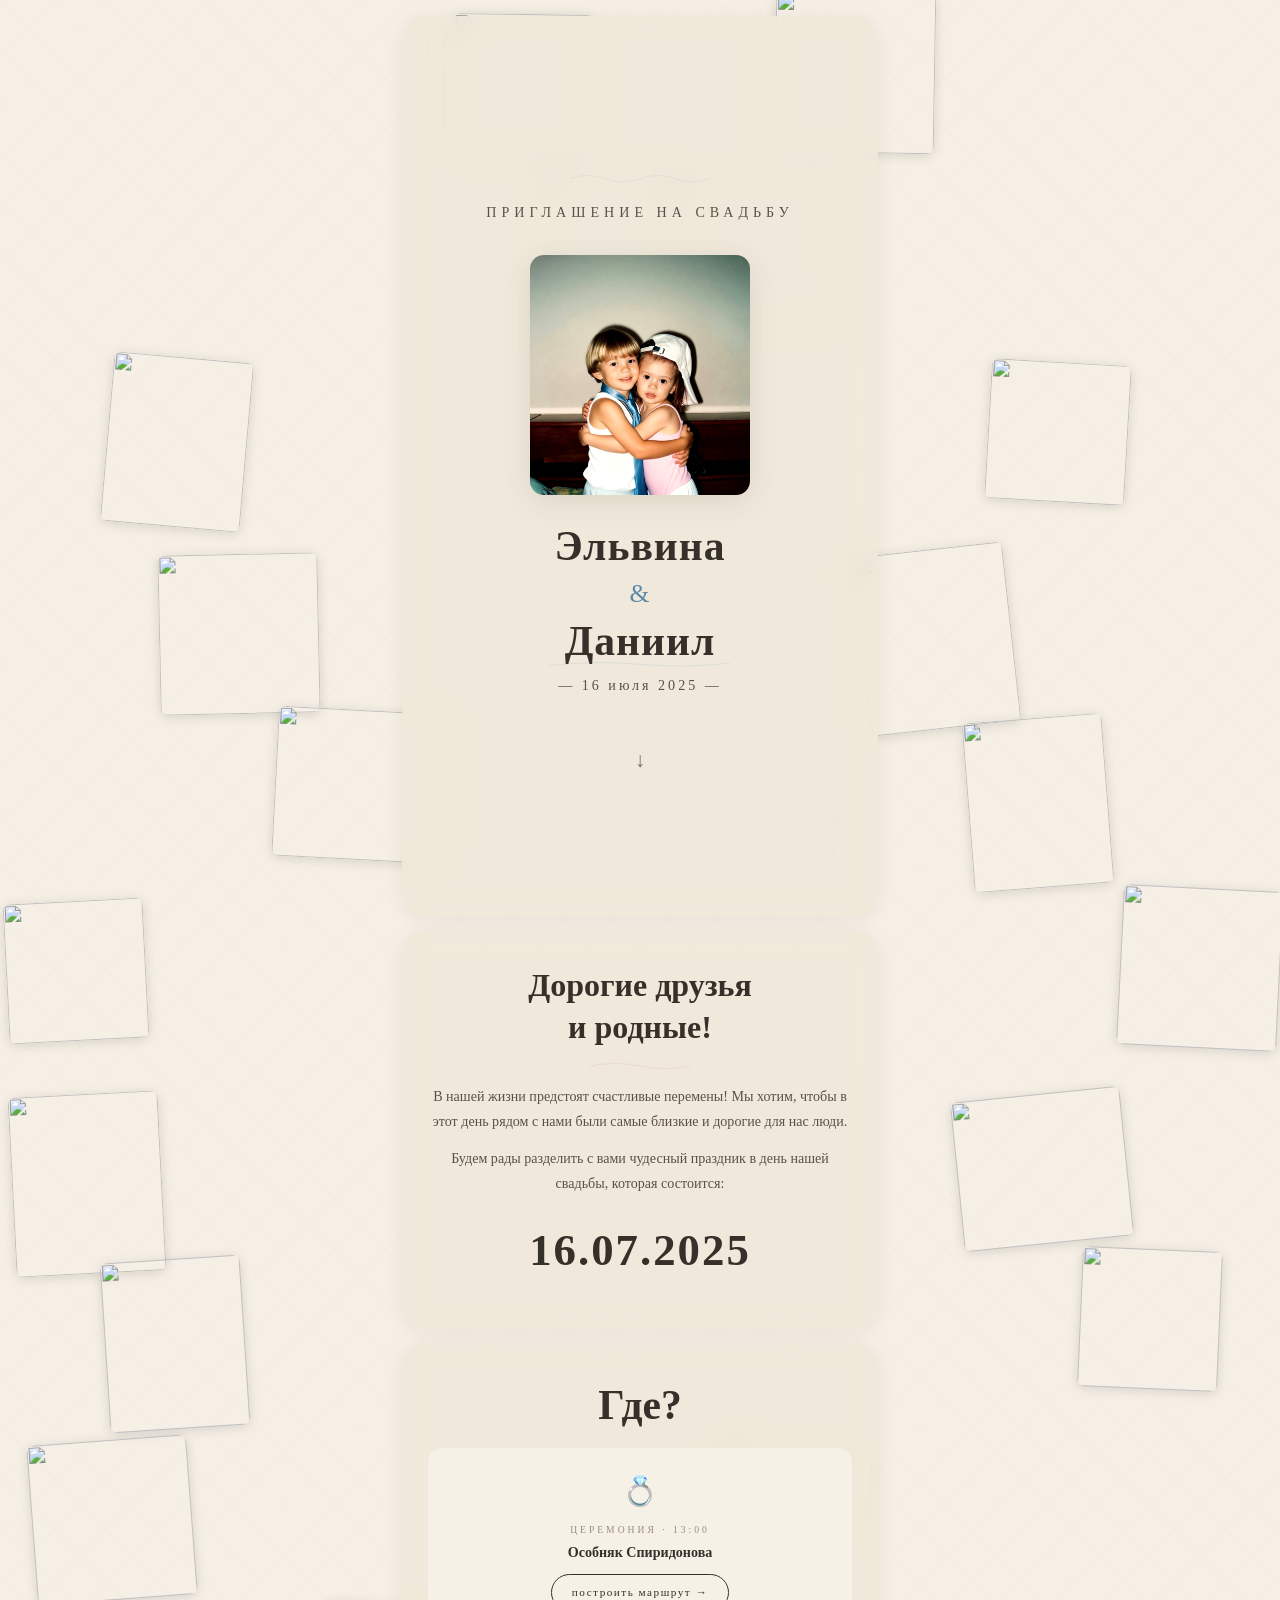
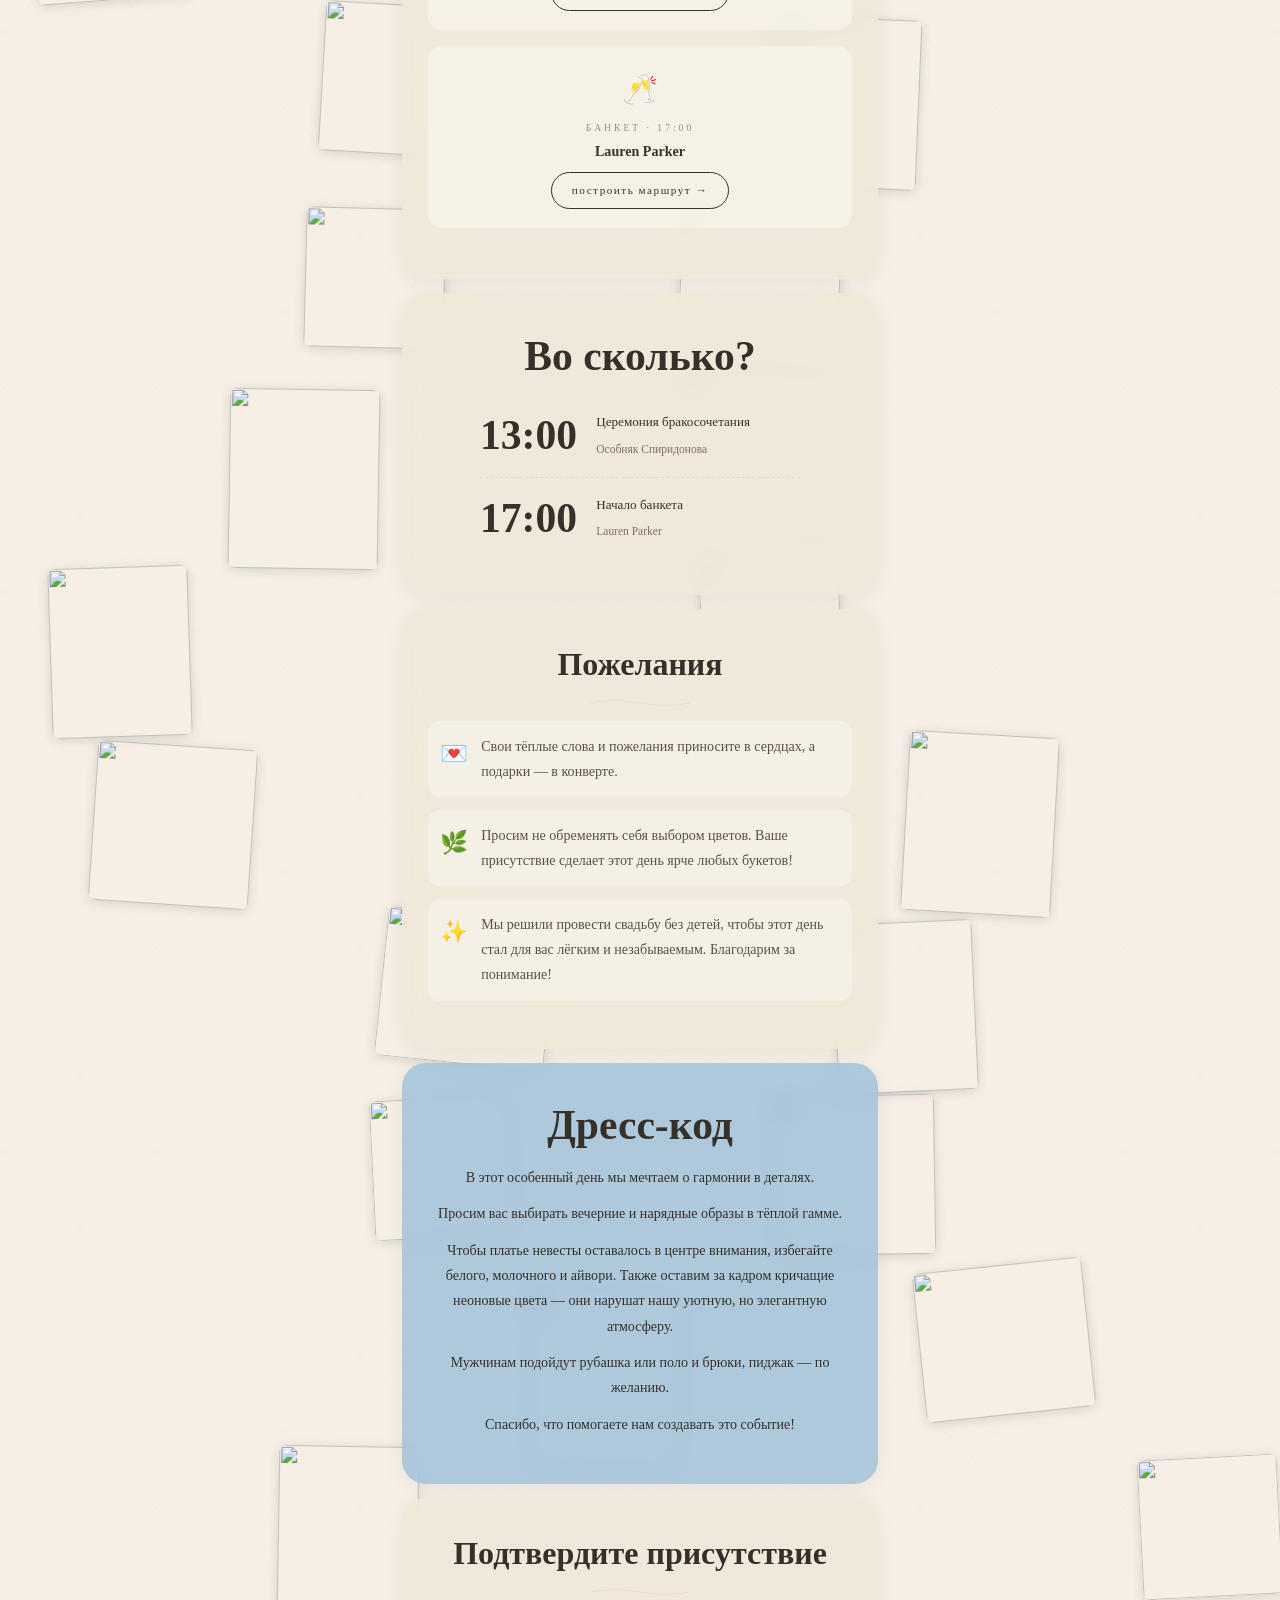
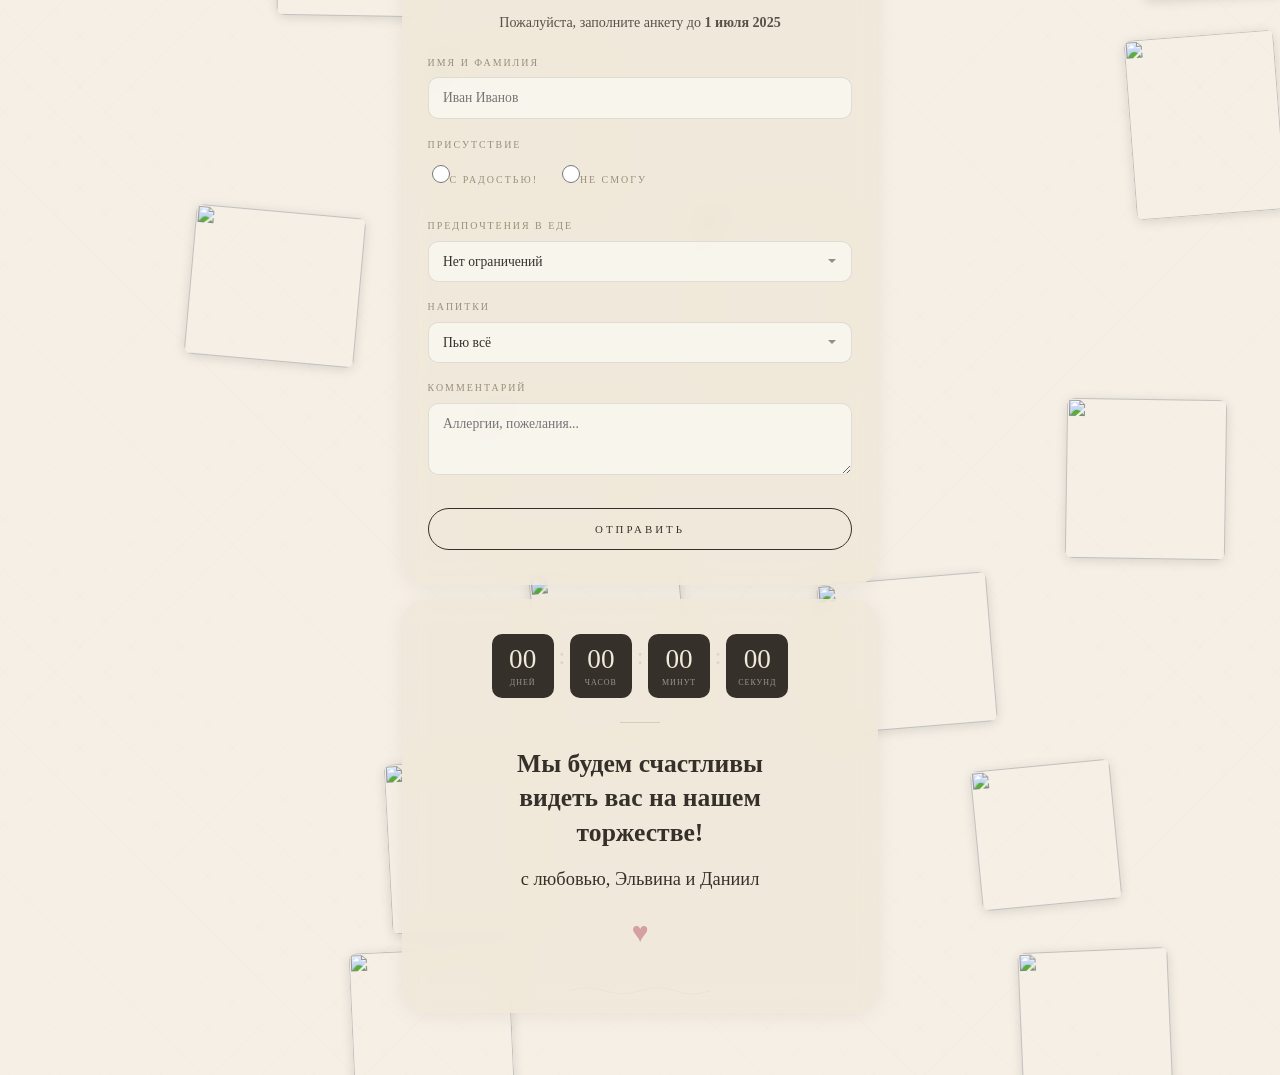
==== index.html @ 7056368f "Update index.html" ====
<!DOCTYPE html>
<html lang="ru">
<head>
    <meta charset="UTF-8">
    <meta name="viewport" content="width=device-width, initial-scale=1.0">
    <title>Эльвина & Даниил — 16 июля 2025</title>
    <link rel="stylesheet" href="style.css">
    <style>/* Times New Roman подключён как системный шрифт */</style>
</head>
<body>

<!-- Background mosaic -->
<div class="bg-mosaic" id="bgMosaic"></div>

<!-- Subtle floating elements -->
<div class="floating-els" id="floatingEls"></div>

<!-- Nav dots -->
<nav class="nav-dots" id="navDots" aria-label="Навигация по секциям">
    <button class="nav-dot active" data-target="home" aria-label="Главная"></button>
    <button class="nav-dot" data-target="greeting" aria-label="Приветствие"></button>
    <button class="nav-dot" data-target="photos" aria-label="Фото"></button>
    <button class="nav-dot" data-target="schedule" aria-label="Расписание"></button>
    <button class="nav-dot" data-target="wishes" aria-label="Пожелания"></button>
    <button class="nav-dot" data-target="dresscode" aria-label="Дресс-код"></button>
    <button class="nav-dot" data-target="rsvp" aria-label="Анкета"></button>
    <button class="nav-dot" data-target="footer" aria-label="До встречи"></button>
</nav>

<div class="page-wrapper">

    <!-- ═══════ HERO ═══════ -->
    <section class="hero-section" id="home">
        <div class="card card-cream hero-card">
            <!-- Calla lily top-left -->
            <svg class="deco calla-tl" viewBox="0 0 100 160" fill="none">
                <path d="M50 150 L48 70" stroke="#c4b8a4" stroke-width="1.3"/>
                <path d="M48 70 C32 62,20 40,28 22 C34 10,48 7,54 16 C60 25,50 45,48 70Z" stroke="#c4b8a4" stroke-width="1" fill="none"/>
                <ellipse cx="47" cy="30" rx="2.5" ry="10" fill="#c4b8a4" opacity=".2"/>
                <path d="M47 105 C38 98,33 103,36 110" stroke="#c4b8a4" stroke-width=".8" fill="none"/>
                <path d="M48 130 C57 124,62 129,59 135" stroke="#c4b8a4" stroke-width=".8" fill="none"/>
            </svg>
            <!-- Calla lily bottom-right -->
            <svg class="deco calla-br" viewBox="0 0 100 160" fill="none">
                <path d="M50 150 L52 75" stroke="#c4b8a4" stroke-width="1.3"/>
                <path d="M52 75 C68 67,80 45,72 27 C66 14,52 11,46 20 C40 29,50 50,52 75Z" stroke="#c4b8a4" stroke-width="1" fill="none"/>
                <ellipse cx="53" cy="35" rx="2.5" ry="10" fill="#c4b8a4" opacity=".2"/>
                <path d="M53 110 C62 104,66 109,63 115" stroke="#c4b8a4" stroke-width=".8" fill="none"/>
            </svg>
            <!-- Squiggle top -->
            <svg class="deco sq-hero" viewBox="0 0 220 25" fill="none"><path d="M0 12 Q27 2,55 12 Q82 22,110 12 Q137 2,165 12 Q192 22,220 12" stroke="#8fb3d1" stroke-width="1.2" fill="none" opacity=".25"/></svg>

            <p class="hero-tag reveal">приглашение на свадьбу</p>

            <div class="hero-photo reveal">
                <img src="photos-combined.png" alt="Эльвина и Даниил" loading="eager">
            </div>

            <div class="hero-names-block reveal">
                <svg class="name-line" viewBox="0 0 280 15" fill="none"><path d="M5 10 Q70 2,140 8 Q210 14,275 6" stroke="#8fb3d1" stroke-width="1" fill="none" opacity=".35"/></svg>
                <h1>Эльвина<span>&</span>Даниил</h1>
            </div>

            <p class="hero-date reveal">— 16 июля 2025 —</p>

            <div class="scroll-cue reveal" onclick="document.getElementById('greeting').scrollIntoView({behavior:'smooth'})" role="button" aria-label="Прокрутить вниз">
                <span class="scroll-arrow">↓</span>
            </div>
        </div>
    </section>

    <!-- ═══════ GREETING ═══════ -->
    <section class="card card-cream" id="greeting">
        <h2 class="sec-title reveal">Дорогие друзья<br>и родные!</h2>
        <svg class="deco sq-small" viewBox="0 0 120 12" fill="none"><path d="M0 6 Q30 0,60 6 Q90 12,120 6" stroke="#d4a0a0" stroke-width=".8" fill="none" opacity=".35"/></svg>
        <p class="reveal">В нашей жизни предстоят счастливые перемены! Мы хотим, чтобы в этот день рядом с нами были самые близкие и дорогие для нас люди.</p>
        <p class="reveal">Будем рады разделить с вами чудесный праздник в день нашей свадьбы, которая состоится:</p>
        <div class="big-date reveal">16.07.2025</div>
    </section>

    <!-- ═══════ WHERE ═══════ -->
    <section class="card card-cream" id="where">
        <h2 class="sec-title sec-title-big reveal">Где?</h2>
        <div class="venue reveal">
            <span class="venue-icon">💍</span>
            <p class="venue-type">церемония · 13:00</p>
            <p class="venue-name">Особняк Спиридонова</p>
            <a href="https://yandex.ru/maps/?text=Москва+особняк+Спиридонова" target="_blank" rel="noopener" class="btn-link">построить маршрут →</a>
        </div>
        <div class="venue reveal">
            <span class="venue-icon">🥂</span>
            <p class="venue-type">банкет · 17:00</p>
            <p class="venue-name">Lauren Parker</p>
            <a href="https://yandex.ru/maps/?text=Москва+Lauren+Parker+ресторан" target="_blank" rel="noopener" class="btn-link">построить маршрут →</a>
        </div>
    </section>

    <!-- ═══════ SCHEDULE ═══════ -->
    <section class="card card-cream" id="schedule">
        <h2 class="sec-title sec-title-big reveal">Во сколько?</h2>
        <div class="timeline">
            <div class="tl-item reveal">
                <div class="tl-time">13:00</div>
                <div class="tl-body">
                    <strong>Церемония бракосочетания</strong>
                    <span>Особняк Спиридонова</span>
                </div>
            </div>
            <div class="tl-item reveal">
                <div class="tl-time">17:00</div>
                <div class="tl-body">
                    <strong>Начало банкета</strong>
                    <span>Lauren Parker</span>
                </div>
            </div>
        </div>
    </section>

    <!-- ═══════ WISHES ═══════ -->
    <section class="card card-cream" id="wishes">
        <h2 class="sec-title reveal">Пожелания</h2>
        <svg class="deco sq-small" viewBox="0 0 120 12" fill="none"><path d="M0 6 Q30 0,60 6 Q90 12,120 6" stroke="#8fb3d1" stroke-width=".8" fill="none" opacity=".3"/></svg>
        <div class="wish-item reveal">
            <span class="wish-icon">💌</span>
            <p>Свои тёплые слова и пожелания приносите в сердцах, а подарки — в конверте.</p>
        </div>
        <div class="wish-item reveal">
            <span class="wish-icon">🌿</span>
            <p>Просим не обременять себя выбором цветов. Ваше присутствие сделает этот день ярче любых букетов!</p>
        </div>
        <div class="wish-item reveal">
            <span class="wish-icon">✨</span>
            <p>Мы решили провести свадьбу без детей, чтобы этот день стал для вас лёгким и незабываемым. Благодарим за понимание!</p>
        </div>
    </section>

    <!-- ═══════ DRESSCODE (blue) ═══════ -->
    <section class="card card-blue" id="dresscode">
        <h2 class="sec-title sec-title-big reveal">Дресс-код</h2>
        <p class="reveal">В этот особенный день мы мечтаем о гармонии в деталях.</p>
        <p class="reveal">Просим вас выбирать вечерние и нарядные образы в тёплой гамме.</p>
        <p class="reveal">Чтобы платье невесты оставалось в центре внимания, избегайте белого, молочного и айвори. Также оставим за кадром кричащие неоновые цвета — они нарушат нашу уютную, но элегантную атмосферу.</p>
        <p class="reveal">Мужчинам подойдут рубашка или поло и брюки, пиджак — по желанию.</p>
        <p class="reveal">Спасибо, что помогаете нам создавать это событие!</p>
    </section>

    <!-- ═══════ RSVP ═══════ -->
    <section class="card card-cream" id="rsvp">
        <h2 class="sec-title reveal">Подтвердите присутствие</h2>
        <svg class="deco sq-small" viewBox="0 0 120 12" fill="none"><path d="M0 6 Q30 0,60 6 Q90 12,120 6" stroke="#d4a0a0" stroke-width=".8" fill="none" opacity=".35"/></svg>
        <p class="reveal">Пожалуйста, заполните анкету до <strong>1 июля 2025</strong></p>
        <div class="form-wrap reveal">
            <form id="rsvpForm" onsubmit="submitForm(event)">
                <div class="fg">
                    <label for="f-name">Имя и фамилия</label>
                    <input id="f-name" type="text" name="name" required placeholder="Иван Иванов" autocomplete="name">
                </div>
                <div class="fg">
                    <label>Присутствие</label>
                    <div class="radio-row">
                        <label class="rb"><input type="radio" name="attendance" value="yes" required><span>С радостью!</span></label>
                        <label class="rb"><input type="radio" name="attendance" value="no"><span>Не смогу</span></label>
                    </div>
                </div>
                <div class="fg">
                    <label for="f-food">Предпочтения в еде</label>
                    <select id="f-food" name="food">
                        <option>Нет ограничений</option>
                        <option>Вегетарианское</option>
                        <option>Веганское</option>
                        <option>Другое</option>
                    </select>
                </div>
                <div class="fg">
                    <label for="f-drinks">Напитки</label>
                    <select id="f-drinks" name="drinks">
                        <option>Пью всё</option>
                        <option>Только вино</option>
                        <option>Безалкогольные</option>
                    </select>
                </div>
                <div class="fg">
                    <label for="f-comment">Комментарий</label>
                    <textarea id="f-comment" name="comments" placeholder="Аллергии, пожелания..."></textarea>
                </div>
                <button type="submit">Отправить</button>
            </form>
            <div class="ok-msg" id="formSuccess">
                <h3>Спасибо!</h3>
                <p>Мы получили вашу анкету и с нетерпением ждём встречи.</p>
            </div>
        </div>
    </section>

    <!-- ═══════ COUNTDOWN + BYE ═══════ -->
    <section class="card card-cream bye-card" id="footer">
        <div class="countdown reveal" aria-label="Обратный отсчёт до свадьбы">
            <div class="cd"><span id="days">00</span><small>дней</small></div>
            <div class="cd-sep">:</div>
            <div class="cd"><span id="hours">00</span><small>часов</small></div>
            <div class="cd-sep">:</div>
            <div class="cd"><span id="minutes">00</span><small>минут</small></div>
            <div class="cd-sep">:</div>
            <div class="cd"><span id="seconds">00</span><small>секунд</small></div>
        </div>
        <div class="thin-line"></div>
        <h2 class="sec-title reveal">Мы будем счастливы<br>видеть вас на нашем<br>торжестве!</h2>
        <p class="bye-sign reveal">с любовью, Эльвина и Даниил</p>
        <div class="bye-heart reveal">♥</div>
        <svg class="deco sq-bye" viewBox="0 0 180 20" fill="none"><path d="M0 10 Q22 2,45 10 Q67 18,90 10 Q112 2,135 10 Q157 18,180 10" stroke="#d4a0a0" stroke-width=".8" fill="none" opacity=".2"/></svg>
    </section>

</div>

<script src="script.js"></script>
</body>
</html>
---- style.css ----
/* Times New Roman — системный шрифт, импорт не нужен */

/* ════════════ TOKENS ════════════ */
:root {
    /* surfaces */
    --cream:      #f0e8d8;
    --cream-soft: #f5efe5;
    --blue-card:  #9dbfda;
    --blue-accent:#8fb3d1;
    --blue-dark:  #5b8aad;
    --pink:       #d4a0a0;
    --pink-light: #e2c4c4;
    --white:      #faf7f2;

    /* text — contrast-safe */
    --text:       #36302a;
    --text-mid:   #5a5048;
    --text-light: #7a7068;
    --gray:       #9a8c7c;

    /* misc */
    --silk:    #f5efe5;
    --shadow:  0 3px 20px rgba(0,0,0,.06);
    --radius:  24px;
}

/* ════════════ RESET ════════════ */
*,*::before,*::after{margin:0;padding:0;box-sizing:border-box}
html{scroll-behavior:smooth;-webkit-text-size-adjust:100%}

body{
    font-family:'Times New Roman',Times,serif;
    font-weight:300;
    color:var(--text);
    background:var(--silk);
    /* silk weave texture */
    background-image:
        repeating-linear-gradient(45deg,transparent,transparent 35px,rgba(0,0,0,.006) 35px,rgba(0,0,0,.006) 36px),
        repeating-linear-gradient(-45deg,transparent,transparent 35px,rgba(0,0,0,.006) 35px,rgba(0,0,0,.006) 36px);
    overflow-x:hidden;
    -webkit-font-smoothing:antialiased;
    line-height:1.7;
}

/* ════════════ BG MOSAIC ════════════ */
.bg-mosaic{
    position:fixed;top:0;left:0;z-index:0;
    width:100%;height:100vh;
    overflow:visible;
    pointer-events:none;
}
.bg-mosaic img{
    position:absolute;
    width:var(--w, 120px);
    height:var(--h, 120px);
    object-fit:cover;
    object-position:center 25%;
    border-radius:8px;
    box-shadow:0 2px 12px rgba(0,0,0,.12);
    opacity:1;
    transition:opacity .3s;
}

/* ════════════ FLOATING ════════════ */
.floating-els{position:fixed;inset:0;pointer-events:none;z-index:0;overflow:hidden}
.floating-els span{position:absolute;opacity:0;animation:drift linear infinite}
@keyframes drift{
    0%  {transform:translateY(100vh) rotate(0) translateX(0);opacity:0}
    8%  {opacity:.07}
    92% {opacity:.07}
    100%{transform:translateY(-8vh) rotate(160deg) translateX(25px);opacity:0}
}

/* ════════════ LAYOUT ════════════ */
.page-wrapper{
    max-width:440px;
    margin:0 auto;
    padding:16px 12px 48px;
    position:relative;
    z-index:1;
}

/* ════════════ REVEAL ════════════ */
.reveal{opacity:0;transform:translateY(22px);transition:opacity .75s ease,transform .75s ease}
.reveal.visible{opacity:1;transform:none}

/* ════════════ NAV DOTS ════════════ */
.nav-dots{
    position:fixed;right:8px;top:50%;transform:translateY(-50%);
    z-index:100;display:flex;flex-direction:column;gap:6px;
}
.nav-dot{
    width:7px;height:7px;border-radius:50%;
    background:var(--gray);opacity:.22;
    cursor:pointer;border:none;
    /* big touch area */
    padding:8px;background-clip:content-box;
    transition:all .3s;
}
.nav-dot.active{
    opacity:1;background-color:var(--blue-dark);
    background-clip:content-box;
    transform:scale(1.35);
}

/* ════════════ CARDS ════════════ */
.card{
    border-radius:var(--radius);
    padding:2.2rem 1.6rem;
    margin-bottom:14px;
    text-align:center;
    position:relative;
    overflow:hidden;
}
.card p{font-size:.88rem;line-height:1.8;color:var(--text-mid);margin-bottom:.7rem}
.card-cream{background:rgba(240,232,216,.82);box-shadow:var(--shadow);backdrop-filter:blur(12px);-webkit-backdrop-filter:blur(12px)}
.card-blue{
    background:rgba(157,191,218,.8);
    box-shadow:var(--shadow);
    border-radius:var(--radius);
    backdrop-filter:blur(12px);-webkit-backdrop-filter:blur(12px);
}
.card-blue p{color:var(--text)}

/* ════════════ DECORATIVE SVGs ════════════ */
.deco{display:block;pointer-events:none}
.calla-tl{position:absolute;top:8px;left:8px;width:70px;opacity:.12}
.calla-br{position:absolute;bottom:8px;right:8px;width:70px;opacity:.12;transform:scaleX(-1)}
.sq-hero{width:140px;margin:0 auto .8rem;opacity:1}
.sq-small{width:100px;margin:0 auto .8rem}
.sq-bye{position:absolute;bottom:14px;left:50%;transform:translateX(-50%);width:140px}

/* ════════════ HERO ════════════ */
.hero-section{margin-bottom:14px}
.hero-card{
    min-height:100svh;min-height:100vh;
    display:flex;flex-direction:column;
    align-items:center;justify-content:center;
    padding:3rem 1.6rem 2rem;
}

.hero-tag{
    font-family:'Times New Roman',Times,serif;
    font-weight:200;font-size:.6rem;
    letter-spacing:5px;text-transform:uppercase;
    color:var(--text-light);margin-bottom:.4rem;
}

.hero-photo{
    width:260px;height:300px;
    border-radius:14px;overflow:hidden;
    margin:1.2rem auto 1.5rem;
    box-shadow:0 6px 30px rgba(0,0,0,.1);
    transform:rotate(-2deg);
    transition:transform .4s;
}
.hero-photo:hover{transform:rotate(0) scale(1.02)}
.hero-photo img{width:100%;height:100%;object-fit:cover;object-position:center 15%}

.hero-names-block{position:relative;display:block;text-align:center;margin-bottom:.3rem}
.hero-names-block h1{
    font-family:'Times New Roman',Times,serif;
    font-size:2.6rem;font-weight:700;
    color:var(--text);letter-spacing:1px;
    position:relative;z-index:2;
    line-height:1.3;
}
.hero-names-block h1 span{
    display:block;
    font-weight:400;font-size:1.6rem;
    color:var(--blue-dark);
    margin:.15em 0;
}
.name-line{
    position:absolute;bottom:-3px;left:-8px;
    width:calc(100% + 16px);height:14px;z-index:1;
}

.hero-date{
    font-family:'Times New Roman',Times,serif;
    font-size:1.25rem;font-weight:500;
    color:var(--pink);letter-spacing:3px;
}

.scroll-cue{
    margin-top:2rem;cursor:pointer;
    color:var(--text-light);opacity:.35;
}
.scroll-arrow{
    display:inline-block;font-size:1.3rem;
    animation:bob 2.5s ease-in-out infinite;
}
@keyframes bob{0%,100%{transform:translateY(0)}50%{transform:translateY(-7px)}}

/* ════════════ TITLES ════════════ */
.sec-title{
    font-family:'Times New Roman',Times,serif;
    font-size:2rem;font-weight:700;
    color:var(--text);margin-bottom:.8rem;
    line-height:1.3;
}
.sec-title-big{font-size:2.6rem}

/* ════════════ BIG DATE ════════════ */
.big-date{
    font-family:'Times New Roman',Times,serif;
    font-size:2.8rem;font-weight:700;
    color:var(--text);margin:1rem 0 .3rem;
    letter-spacing:2px;
}

/* ════════════ POLAROID (legacy) ════════════ */
.polaroid{
    max-width:250px;margin:0 auto 1rem;
    background:var(--white);padding:8px 8px 28px;
    box-shadow:0 3px 18px rgba(0,0,0,.07);
    transform:rotate(1.5deg);
    transition:transform .35s;position:relative;
    border-radius:3px;
}
.polaroid:hover{transform:rotate(0) scale(1.02)}
.polaroid img{width:100%;display:block;border-radius:2px}
.pin{
    position:absolute;top:-7px;left:50%;transform:translateX(-50%);
    width:14px;height:14px;border-radius:50%;
    background:var(--pink);box-shadow:0 2px 6px rgba(0,0,0,.12);z-index:5;
}
.pin::after{
    content:'';position:absolute;top:12px;left:50%;transform:translateX(-50%);
    width:1px;height:9px;background:rgba(0,0,0,.12);
}
.caption{
    font-family:'Times New Roman',Times,serif;font-size:1.05rem;
    color:var(--text-mid);margin-top:.3rem;
}

/* ════════════ VENUE ════════════ */
.venue{
    margin:1rem 0;padding:1.2rem;
    background:rgba(255,255,255,.35);border-radius:14px;
}
.venue-icon{font-size:1.8rem;display:block;margin-bottom:.3rem}
.venue-type{
    font-size:.6rem !important;font-weight:500;
    letter-spacing:3px;text-transform:uppercase;
    color:var(--gray) !important;margin-bottom:.15rem !important;
}
.venue-name{
    font-family:'Times New Roman',Times,serif;font-size:1.45rem;
    font-weight:600;color:var(--text) !important;
    margin-bottom:.5rem !important;
}
.btn-link{
    display:inline-block;padding:8px 20px;
    border:1.5px solid var(--text);border-radius:24px;
    color:var(--text);text-decoration:none;
    font-size:.7rem;font-weight:400;letter-spacing:1.5px;
    transition:all .3s;
}
.btn-link:hover{background:var(--text);color:var(--cream)}

/* ════════════ TIMELINE ════════════ */
.timeline{max-width:320px;margin:0 auto}
.tl-item{
    display:flex;align-items:center;gap:1.2rem;
    padding:1rem 0;text-align:left;
    border-bottom:1px dashed rgba(0,0,0,.07);
}
.tl-item:last-child{border-bottom:none}
.tl-time{
    font-family:'Times New Roman',Times,serif;font-size:2.6rem;
    font-weight:700;color:var(--text);
    min-width:80px;line-height:1;
}
.tl-body strong{
    display:block;font-family:'Times New Roman',Times,serif;
    font-size:.82rem;font-weight:500;color:var(--text);
}
.tl-body span{font-size:.72rem;color:var(--text-light)}

/* ════════════ WISHES ════════════ */
.wish-item{
    display:flex;gap:.8rem;text-align:left;
    margin:.8rem 0;padding:.8rem;
    background:rgba(255,255,255,.3);border-radius:12px;
}
.wish-icon{font-size:1.4rem;flex-shrink:0;padding-top:.1rem}
.wish-item p{margin-bottom:0}

/* ════════════ DRESSCODE ════════════ */
.dress-group{
    margin:1.2rem 0;padding:1rem;
    background:rgba(255,255,255,.18);border-radius:14px;
}
.dress-group h3{
    font-family:'Times New Roman',Times,serif;font-size:1.25rem;
    font-weight:600;color:var(--text);margin-bottom:.3rem;
}
.dress-group p{font-size:.82rem;margin-bottom:.5rem}

.palette{display:flex;justify-content:center;gap:9px;flex-wrap:wrap;margin-top:.4rem}
.pal{
    width:36px;height:36px;border-radius:50%;
    background:var(--c);display:inline-block;
    box-shadow:0 1px 5px rgba(0,0,0,.12);
    transition:transform .3s;cursor:default;
}
.pal:hover{transform:scale(1.18)}

/* ════════════ FORM ════════════ */
.form-wrap{text-align:left;margin-top:1.2rem}
.fg{margin-bottom:1.1rem}
.fg label{
    display:block;font-size:.62rem;font-weight:500;
    letter-spacing:2px;text-transform:uppercase;
    color:var(--gray);margin-bottom:.35rem;
}
.fg input[type="text"],
.fg select,
.fg textarea{
    width:100%;padding:.75rem .9rem;
    border:1.5px solid rgba(0,0,0,.1);
    background:rgba(255,255,255,.5);
    font-family:'Times New Roman',Times,serif;
    font-size:.85rem;font-weight:300;color:var(--text);
    border-radius:10px;outline:none;transition:border-color .3s;
}
.fg input:focus,.fg select:focus,.fg textarea:focus{border-color:var(--blue-accent)}
.fg textarea{resize:vertical;min-height:72px}
.fg select{
    appearance:none;cursor:pointer;
    background-image:url("data:image/svg+xml,%3Csvg xmlns='http://www.w3.org/2000/svg' width='10' height='10' viewBox='0 0 10 10'%3E%3Cpath fill='%239a8c7c' d='M5 7L1 3h8z'/%3E%3C/svg%3E");
    background-repeat:no-repeat;background-position:right .9rem center;
}

.radio-row{display:flex;gap:1rem;margin-top:.3rem}
.rb{
    display:flex;align-items:center;gap:.4rem;
    cursor:pointer;font-size:.82rem;font-weight:300;
    /* big touch area */
    padding:6px 4px;border-radius:8px;
    transition:background .2s;
}
.rb:hover{background:rgba(0,0,0,.03)}
.rb input[type="radio"]{accent-color:var(--blue-dark);width:18px;height:18px}

form button[type="submit"]{
    width:100%;padding:.85rem;margin-top:.5rem;
    background:transparent;color:var(--text);
    border:1.5px solid var(--text);
    font-family:'Times New Roman',Times,serif;
    font-size:.68rem;font-weight:400;
    letter-spacing:3px;text-transform:uppercase;
    cursor:pointer;transition:all .3s;border-radius:26px;
}
form button:hover{background:var(--text);color:var(--cream)}

.ok-msg{display:none;text-align:center;padding:2rem 0}
.ok-msg h3{
    font-family:'Times New Roman',Times,serif;font-size:1.8rem;
    color:var(--blue-dark);margin-bottom:.3rem;
}
.ok-msg p{font-size:.85rem;color:var(--text-mid)}

/* ════════════ COUNTDOWN ════════════ */
.countdown{display:flex;justify-content:center;gap:5px;margin-bottom:1.5rem}
.cd{
    background:var(--text);color:var(--cream);
    border-radius:10px;padding:12px 8px 8px;
    min-width:62px;text-align:center;
}
.cd span{
    font-family:'Times New Roman',Times,serif;font-weight:500;
    font-size:1.7rem;display:block;line-height:1;
    font-variant-numeric:tabular-nums;
}
.cd small{
    font-size:.5rem;letter-spacing:1px;
    text-transform:uppercase;opacity:.55;
    margin-top:3px;display:block;
}
.cd-sep{font-size:1.4rem;color:var(--gray);opacity:.25;padding-top:12px;line-height:1}

/* ════════════ GOODBYE ════════════ */
.thin-line{width:40px;height:1px;background:var(--gray);margin:0 auto 1.5rem;opacity:.3}
.bye-card{padding-bottom:3.5rem}
.bye-card .sec-title{font-size:1.6rem;line-height:1.35}
.bye-sign{
    font-family:'Times New Roman',Times,serif !important;
    font-size:1.15rem !important;
    color:var(--text) !important;margin-top:.5rem;
}
.bye-heart{font-size:1.8rem;color:var(--pink);margin-top:.5rem}

/* ════════════ RESPONSIVE ════════════ */
@media(max-width:380px){
    .hero-names-block h1{font-size:2.1rem}
    .tl-time{font-size:2.1rem;min-width:65px}
    .cd{min-width:52px;padding:10px 6px 6px}
    .cd span{font-size:1.4rem}
    .sec-title-big{font-size:2.2rem}
}
@media(min-width:600px){
    .page-wrapper{max-width:500px}
    .hero-photo{width:220px;height:240px}
}
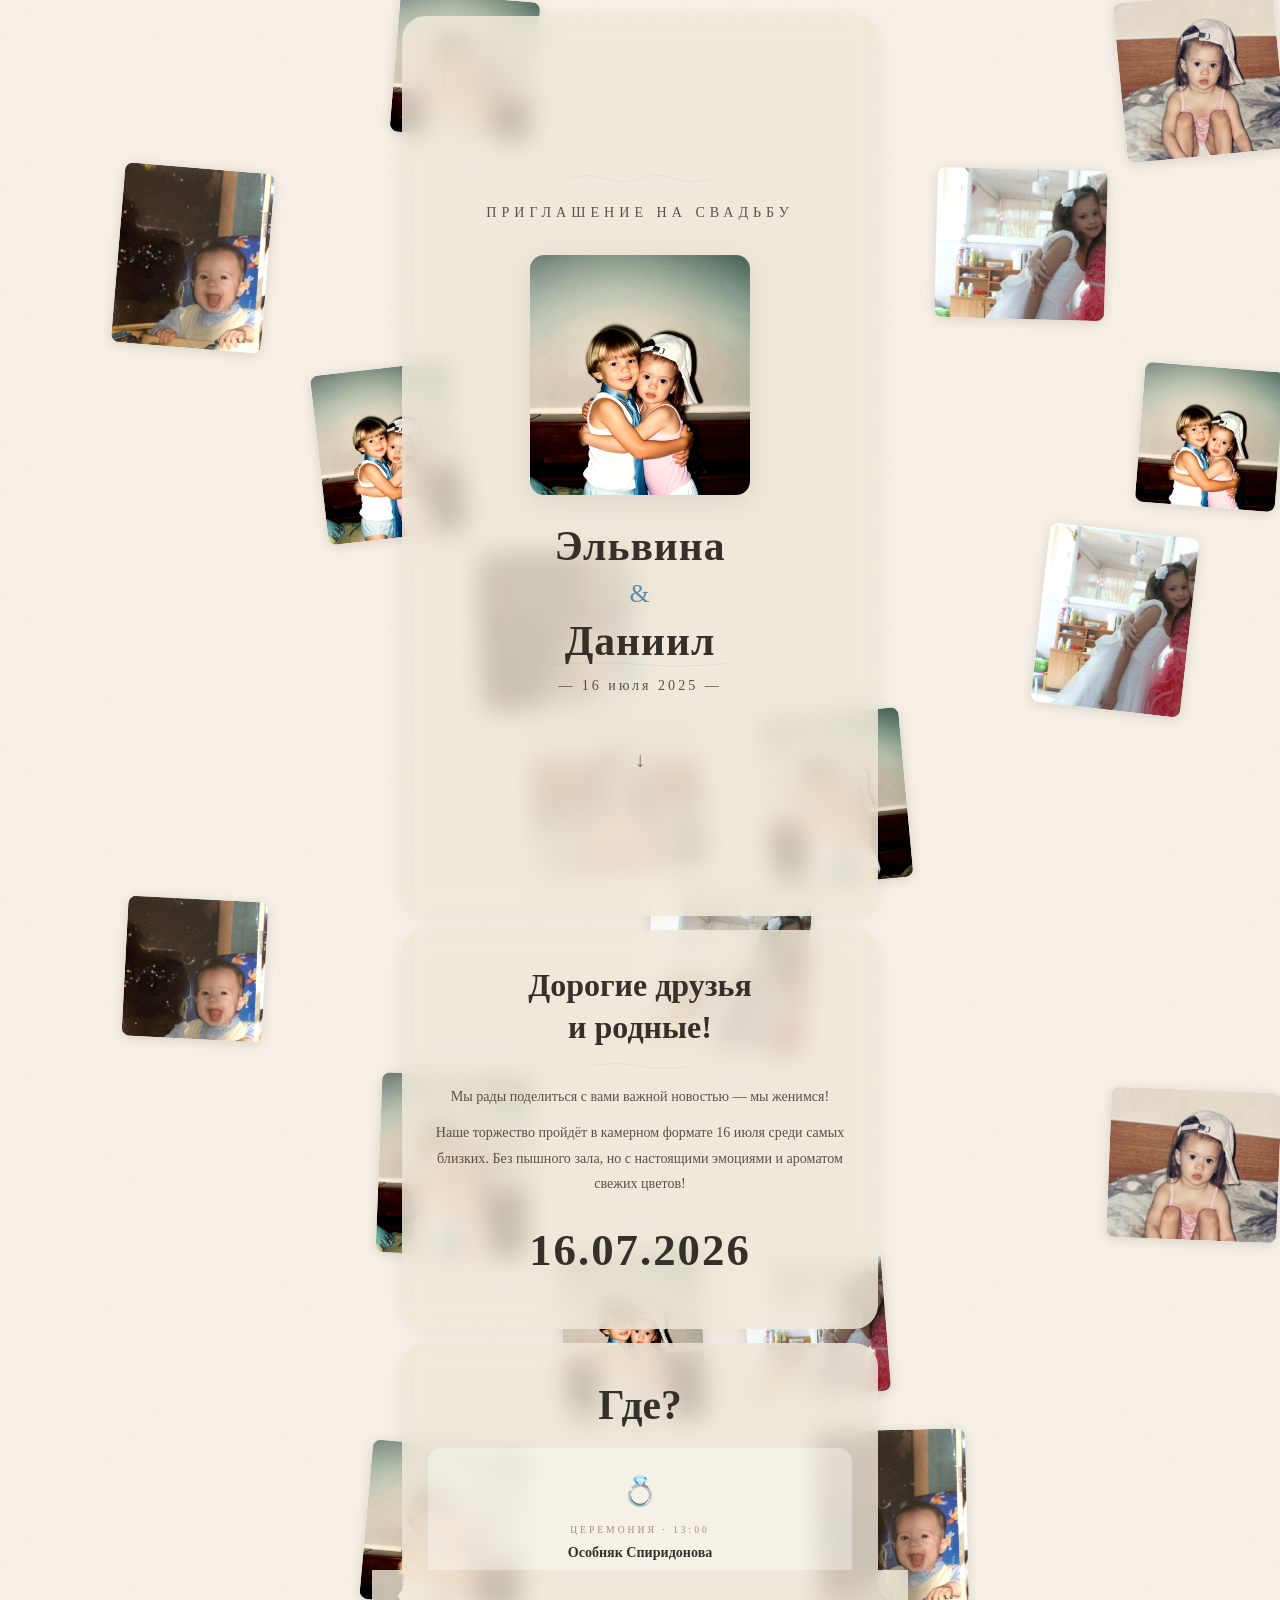
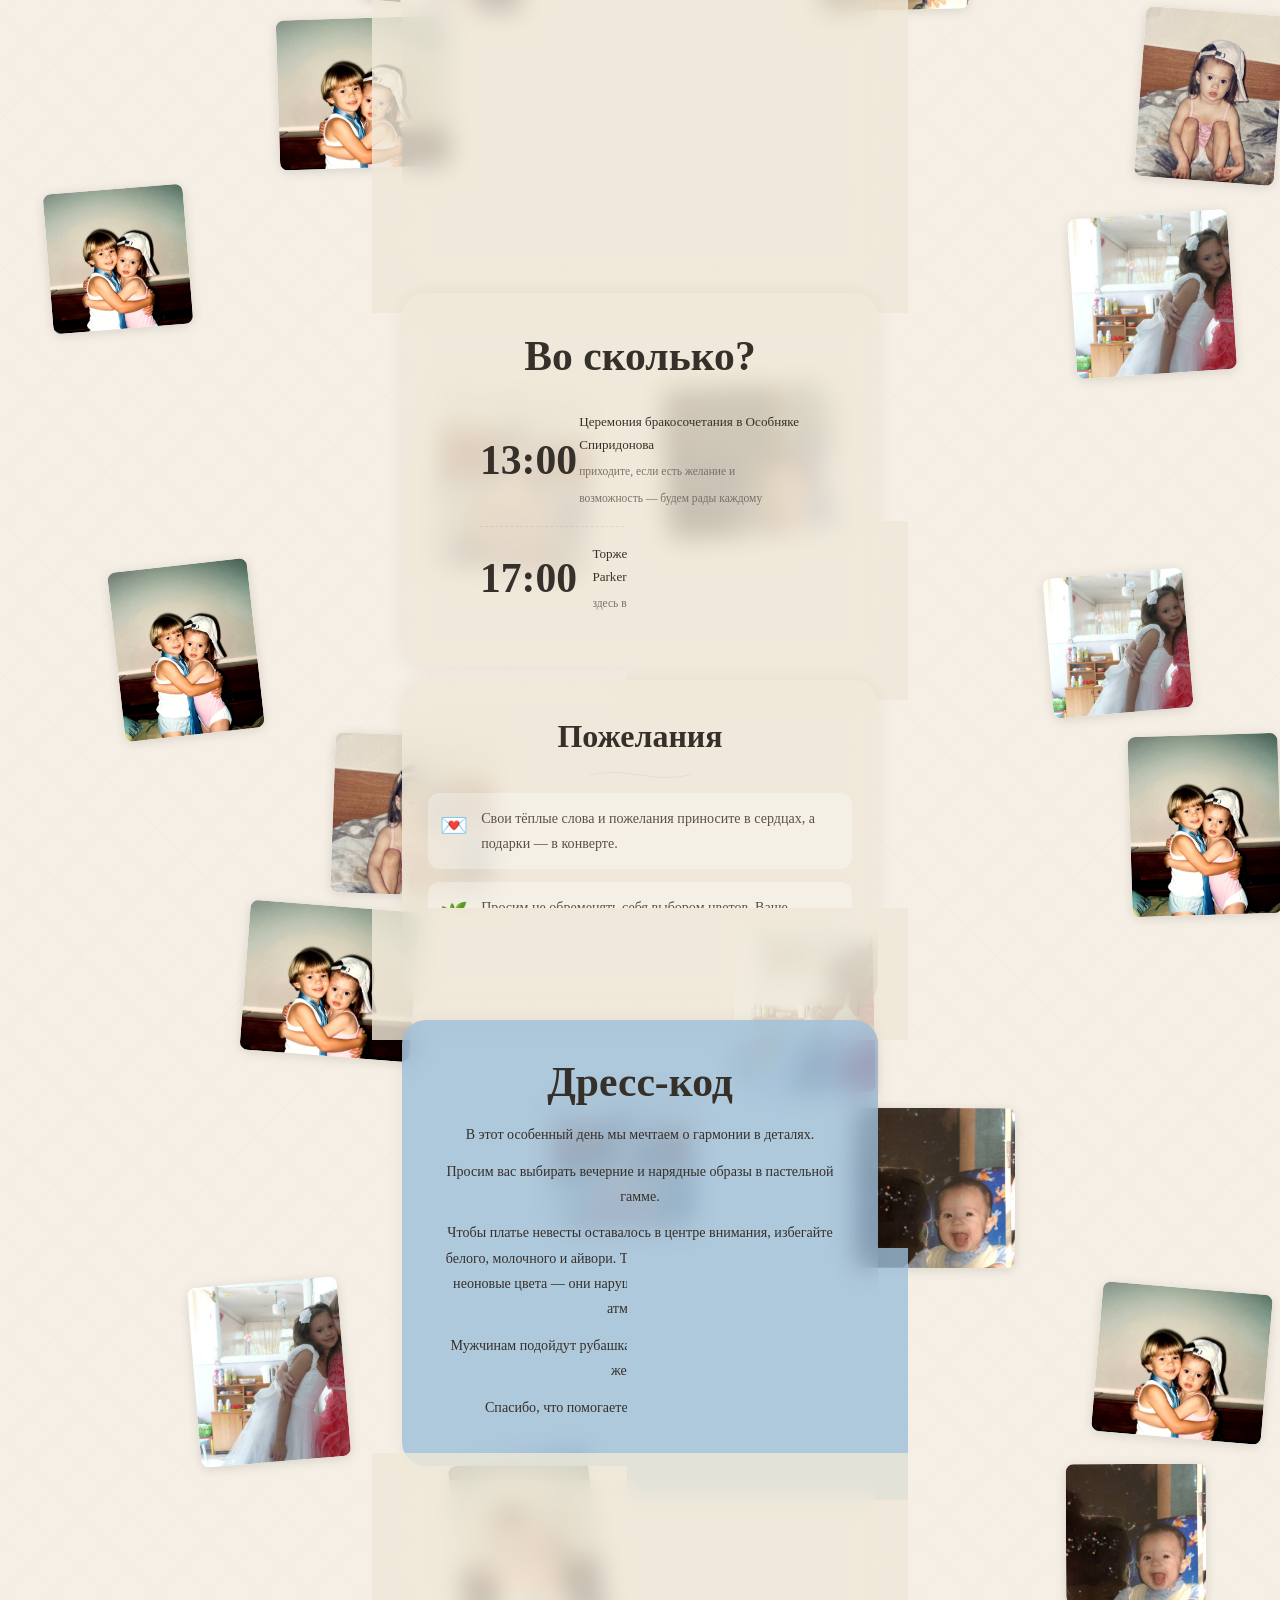
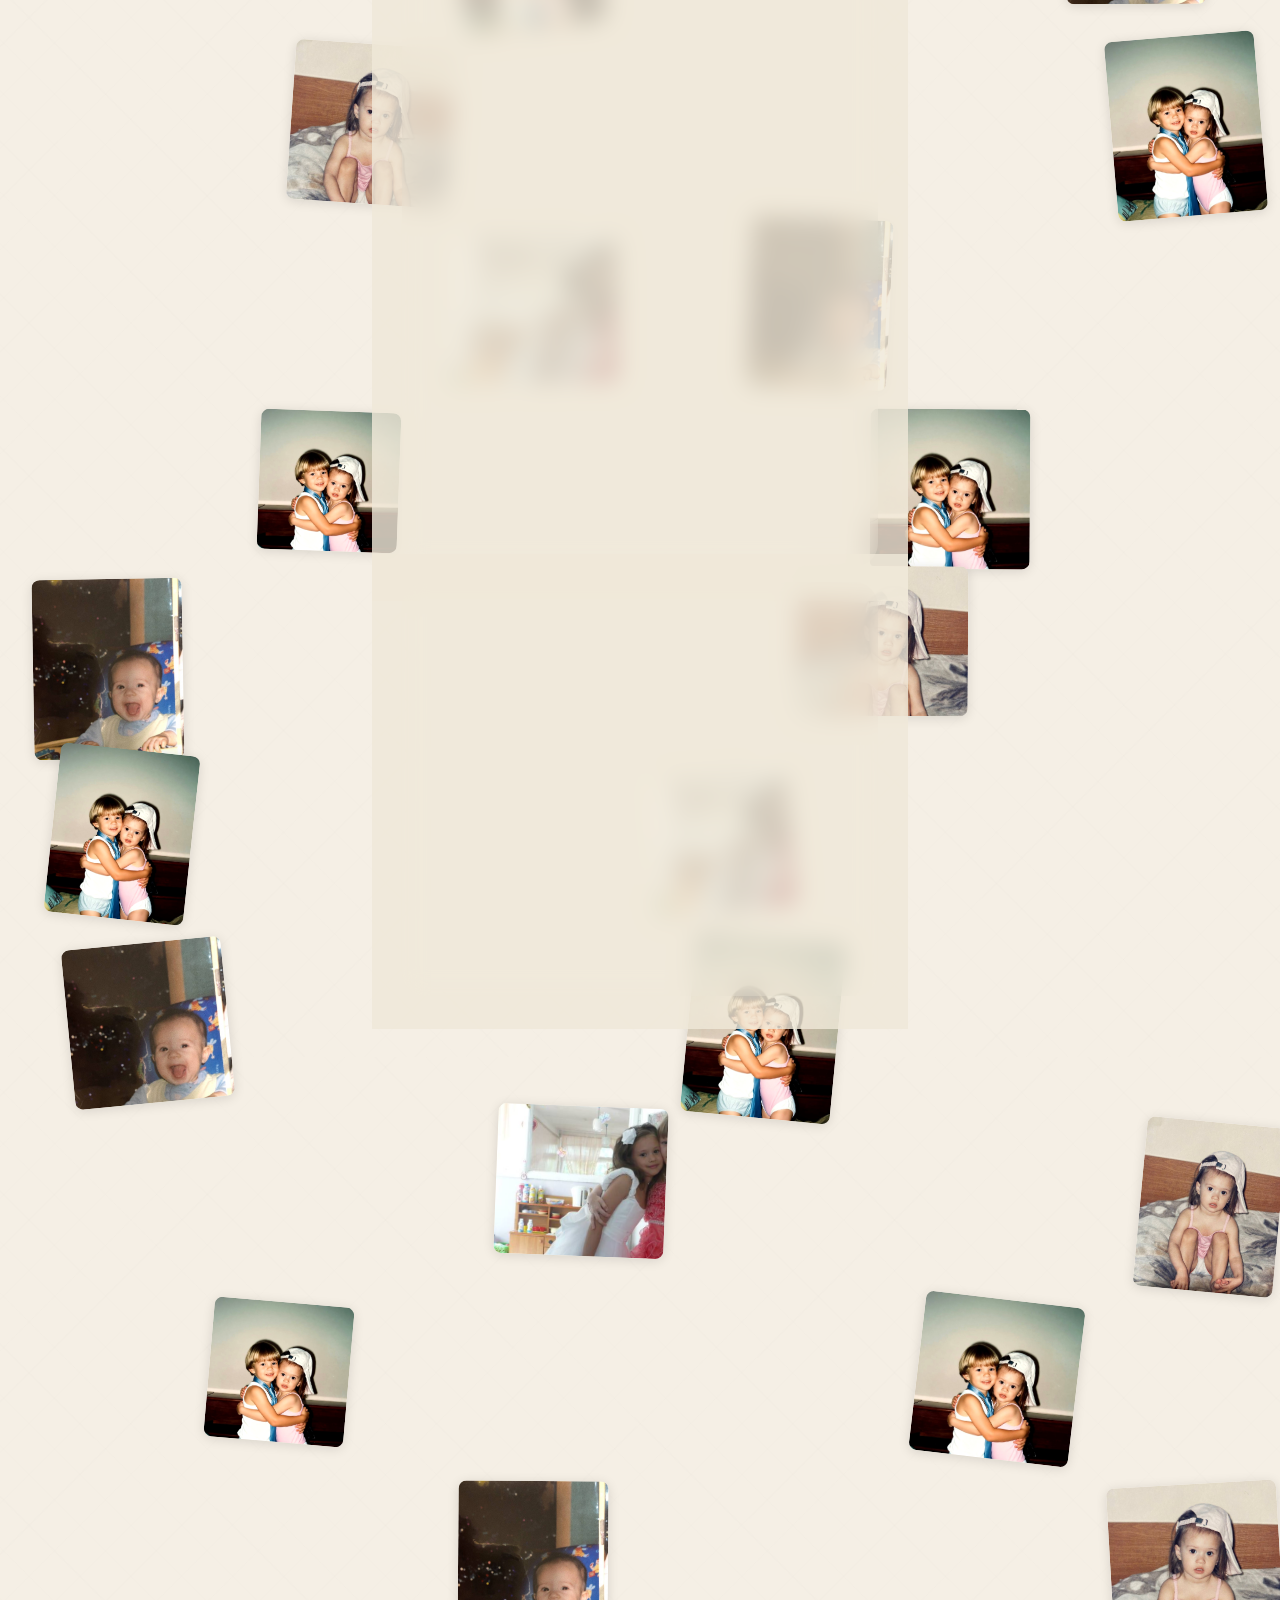
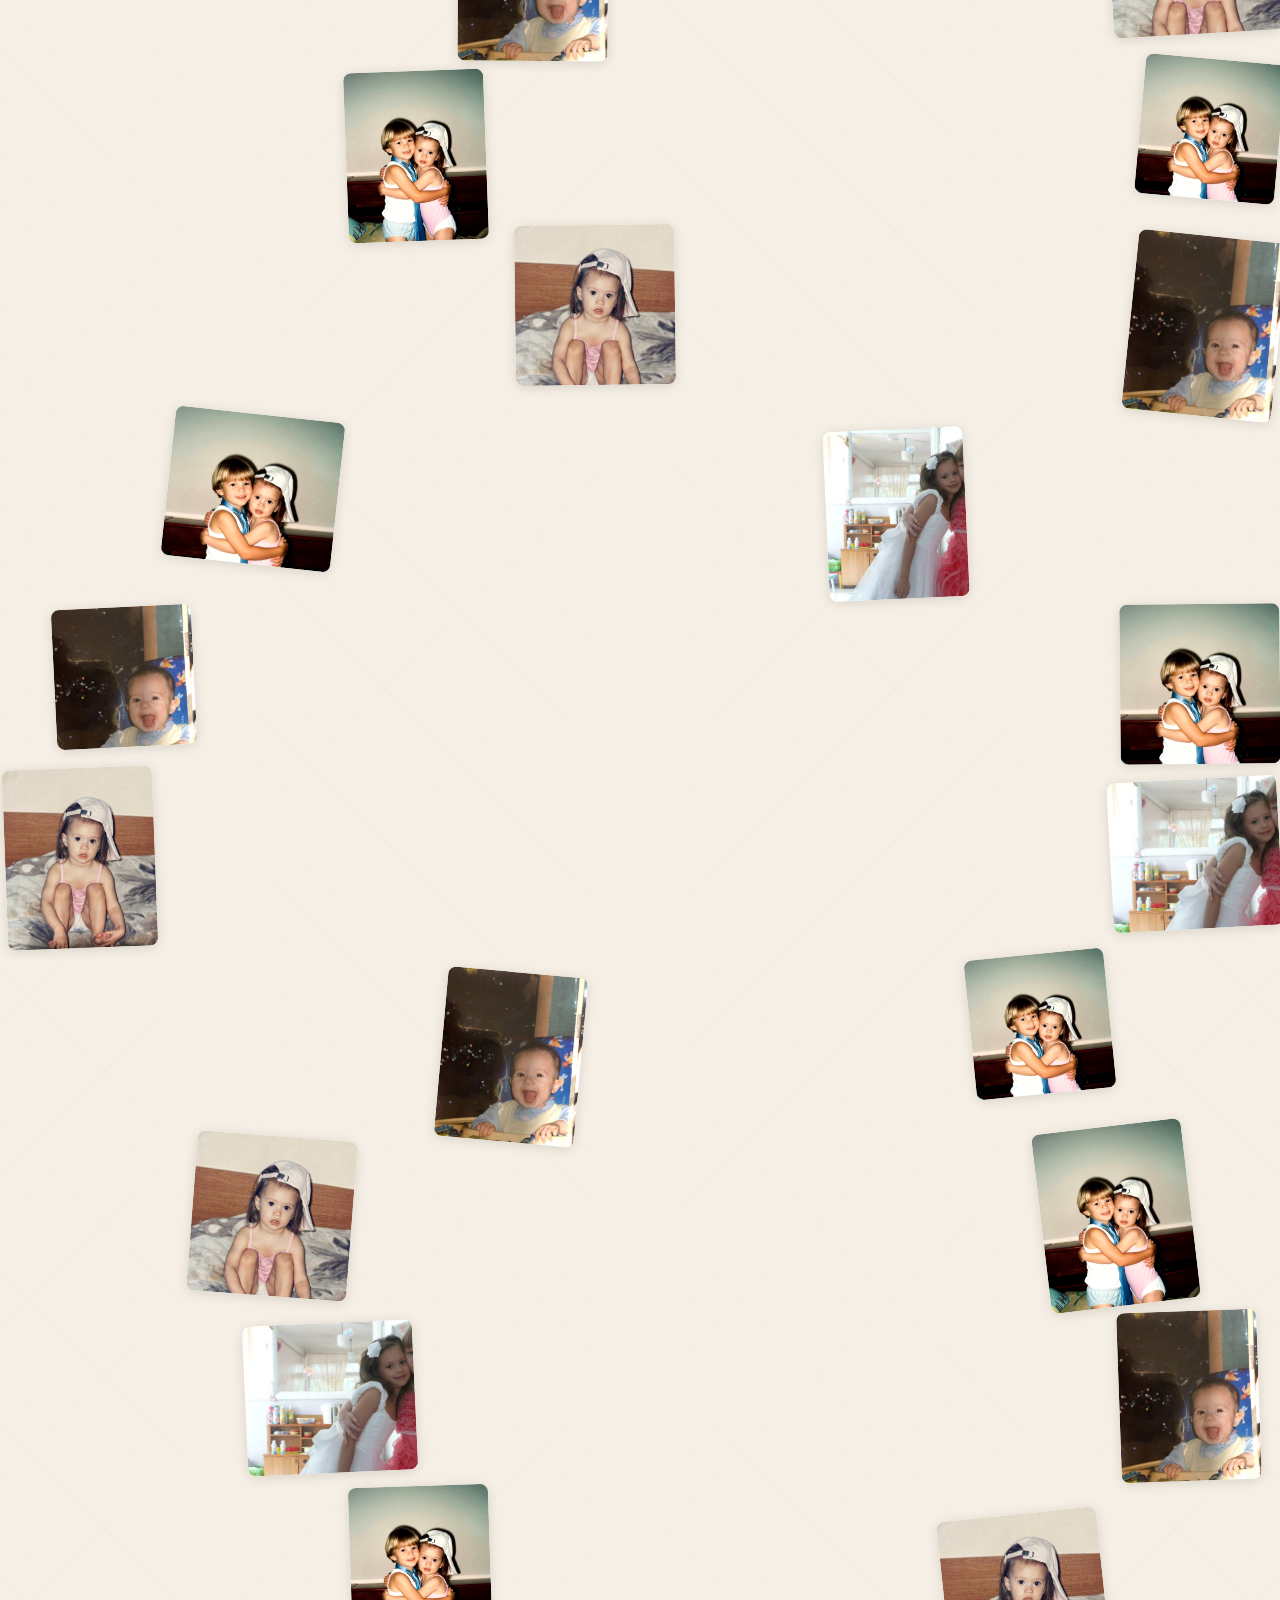
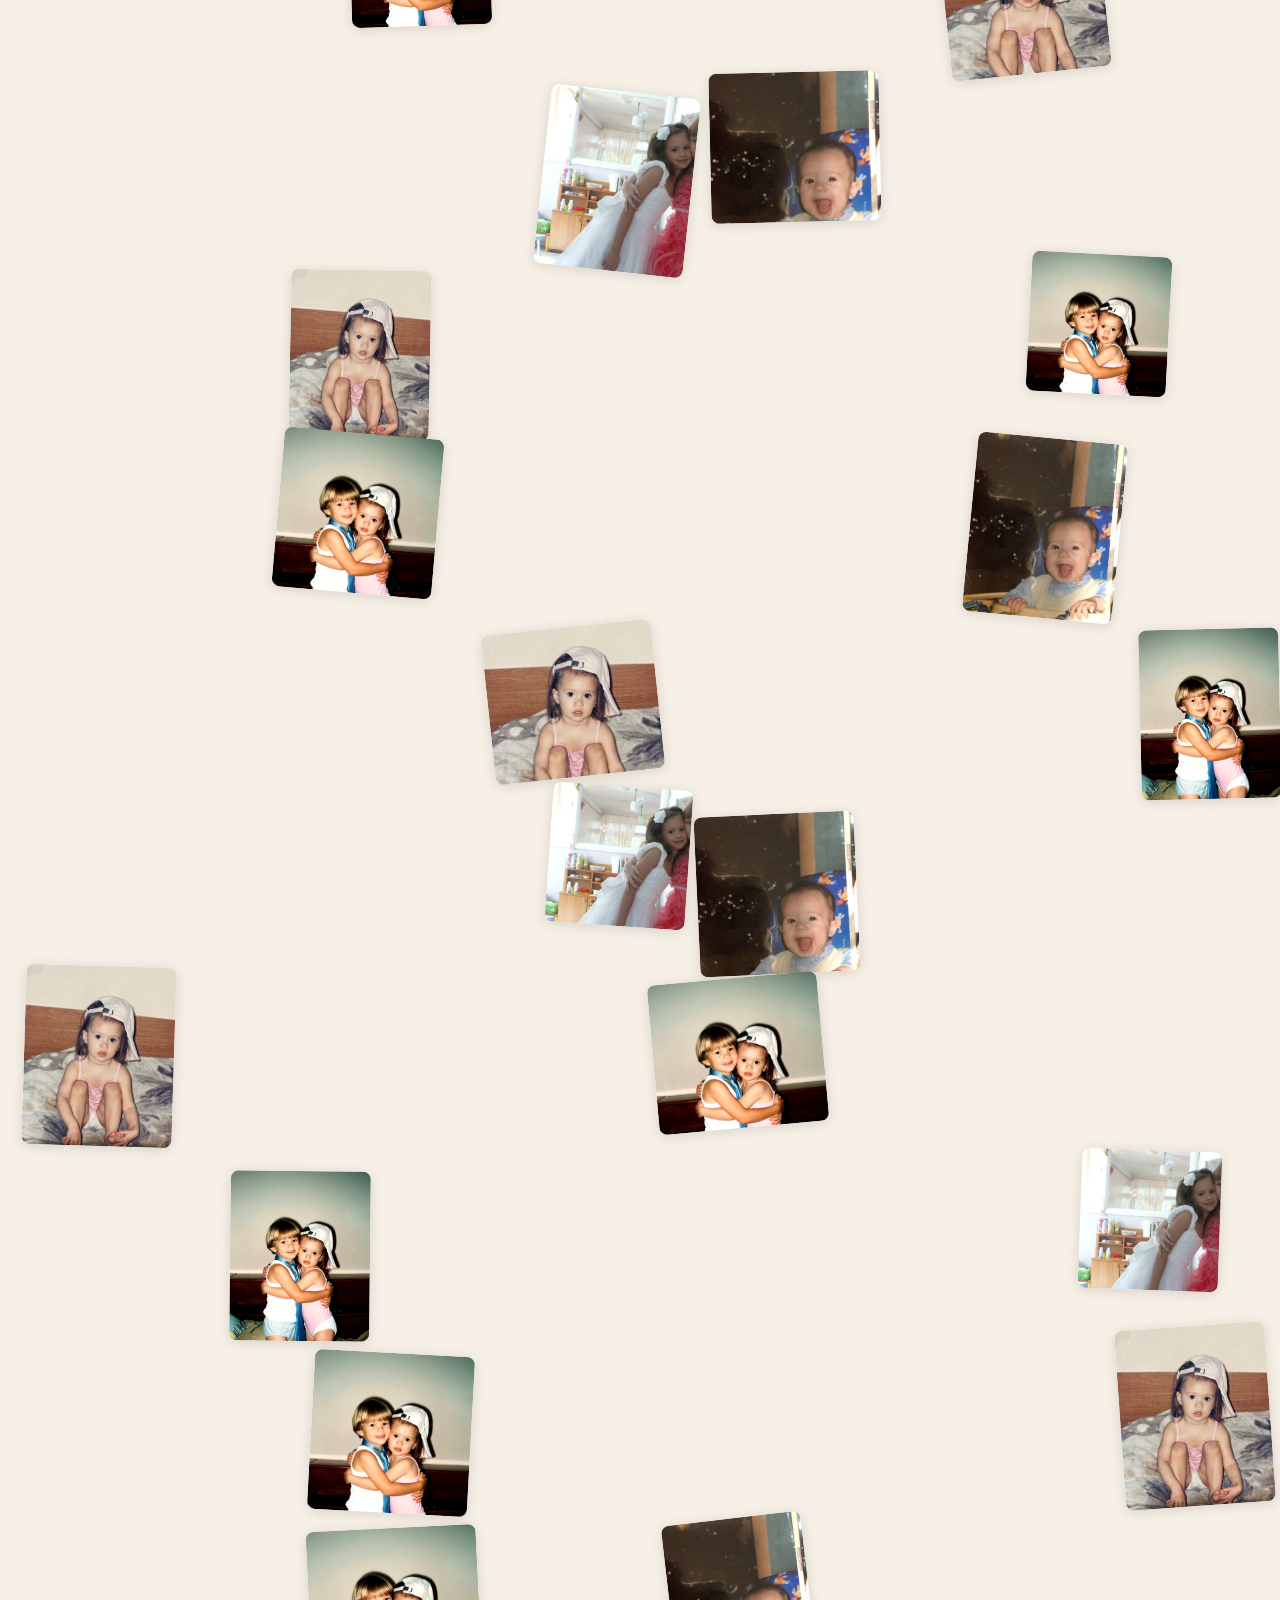
==== commit 3b6f6f48: "Update index.html" ====
--- a/index.html
+++ b/index.html
@@ -73,9 +73,9 @@
     <section class="card card-cream" id="greeting">
         <h2 class="sec-title reveal">Дорогие друзья<br>и родные!</h2>
         <svg class="deco sq-small" viewBox="0 0 120 12" fill="none"><path d="M0 6 Q30 0,60 6 Q90 12,120 6" stroke="#d4a0a0" stroke-width=".8" fill="none" opacity=".35"/></svg>
-        <p class="reveal">В нашей жизни предстоят счастливые перемены! Мы хотим, чтобы в этот день рядом с нами были самые близкие и дорогие для нас люди.</p>
-        <p class="reveal">Будем рады разделить с вами чудесный праздник в день нашей свадьбы, которая состоится:</p>
-        <div class="big-date reveal">16.07.2025</div>
+        <p class="reveal">Мы рады поделиться с вами важной новостью — мы женимся!</p>
+        <p class="reveal">Наше торжество пройдёт в камерном формате 16 июля среди самых близких. Без пышного зала, но с настоящими эмоциями и ароматом свежих цветов!</p>
+        <div class="big-date reveal">16.07.2026</div>
     </section>
 
     <!-- ═══════ WHERE ═══════ -->
@@ -102,15 +102,15 @@
             <div class="tl-item reveal">
                 <div class="tl-time">13:00</div>
                 <div class="tl-body">
-                    <strong>Церемония бракосочетания</strong>
-                    <span>Особняк Спиридонова</span>
+                    <strong>Церемония бракосочетания в Особняке Спиридонова</strong>
+                    <span>приходите, если есть желание и возможность — будем рады каждому</span>
                 </div>
             </div>
             <div class="tl-item reveal">
                 <div class="tl-time">17:00</div>
                 <div class="tl-body">
-                    <strong>Начало банкета</strong>
-                    <span>Lauren Parker</span>
+                    <strong>Торжественный банкет в Lauren Parker</strong>
+                    <span>здесь встречаемся все!</span>
                 </div>
             </div>
         </div>
@@ -128,17 +128,13 @@
             <span class="wish-icon">🌿</span>
             <p>Просим не обременять себя выбором цветов. Ваше присутствие сделает этот день ярче любых букетов!</p>
         </div>
-        <div class="wish-item reveal">
-            <span class="wish-icon">✨</span>
-            <p>Мы решили провести свадьбу без детей, чтобы этот день стал для вас лёгким и незабываемым. Благодарим за понимание!</p>
-        </div>
     </section>
 
     <!-- ═══════ DRESSCODE (blue) ═══════ -->
     <section class="card card-blue" id="dresscode">
         <h2 class="sec-title sec-title-big reveal">Дресс-код</h2>
         <p class="reveal">В этот особенный день мы мечтаем о гармонии в деталях.</p>
-        <p class="reveal">Просим вас выбирать вечерние и нарядные образы в тёплой гамме.</p>
+        <p class="reveal">Просим вас выбирать вечерние и нарядные образы в пастельной гамме.</p>
         <p class="reveal">Чтобы платье невесты оставалось в центре внимания, избегайте белого, молочного и айвори. Также оставим за кадром кричащие неоновые цвета — они нарушат нашу уютную, но элегантную атмосферу.</p>
         <p class="reveal">Мужчинам подойдут рубашка или поло и брюки, пиджак — по желанию.</p>
         <p class="reveal">Спасибо, что помогаете нам создавать это событие!</p>
--- a/style.css
+++ b/style.css
@@ -44,9 +44,9 @@
 
 /* ════════════ BG MOSAIC ════════════ */
 .bg-mosaic{
-    position:fixed;top:0;left:0;z-index:0;
-    width:100%;height:100vh;
-    overflow:visible;
+    position:absolute;top:0;left:0;z-index:0;
+    width:100%;
+    overflow:hidden;
     pointer-events:none;
 }
 .bg-mosaic img{
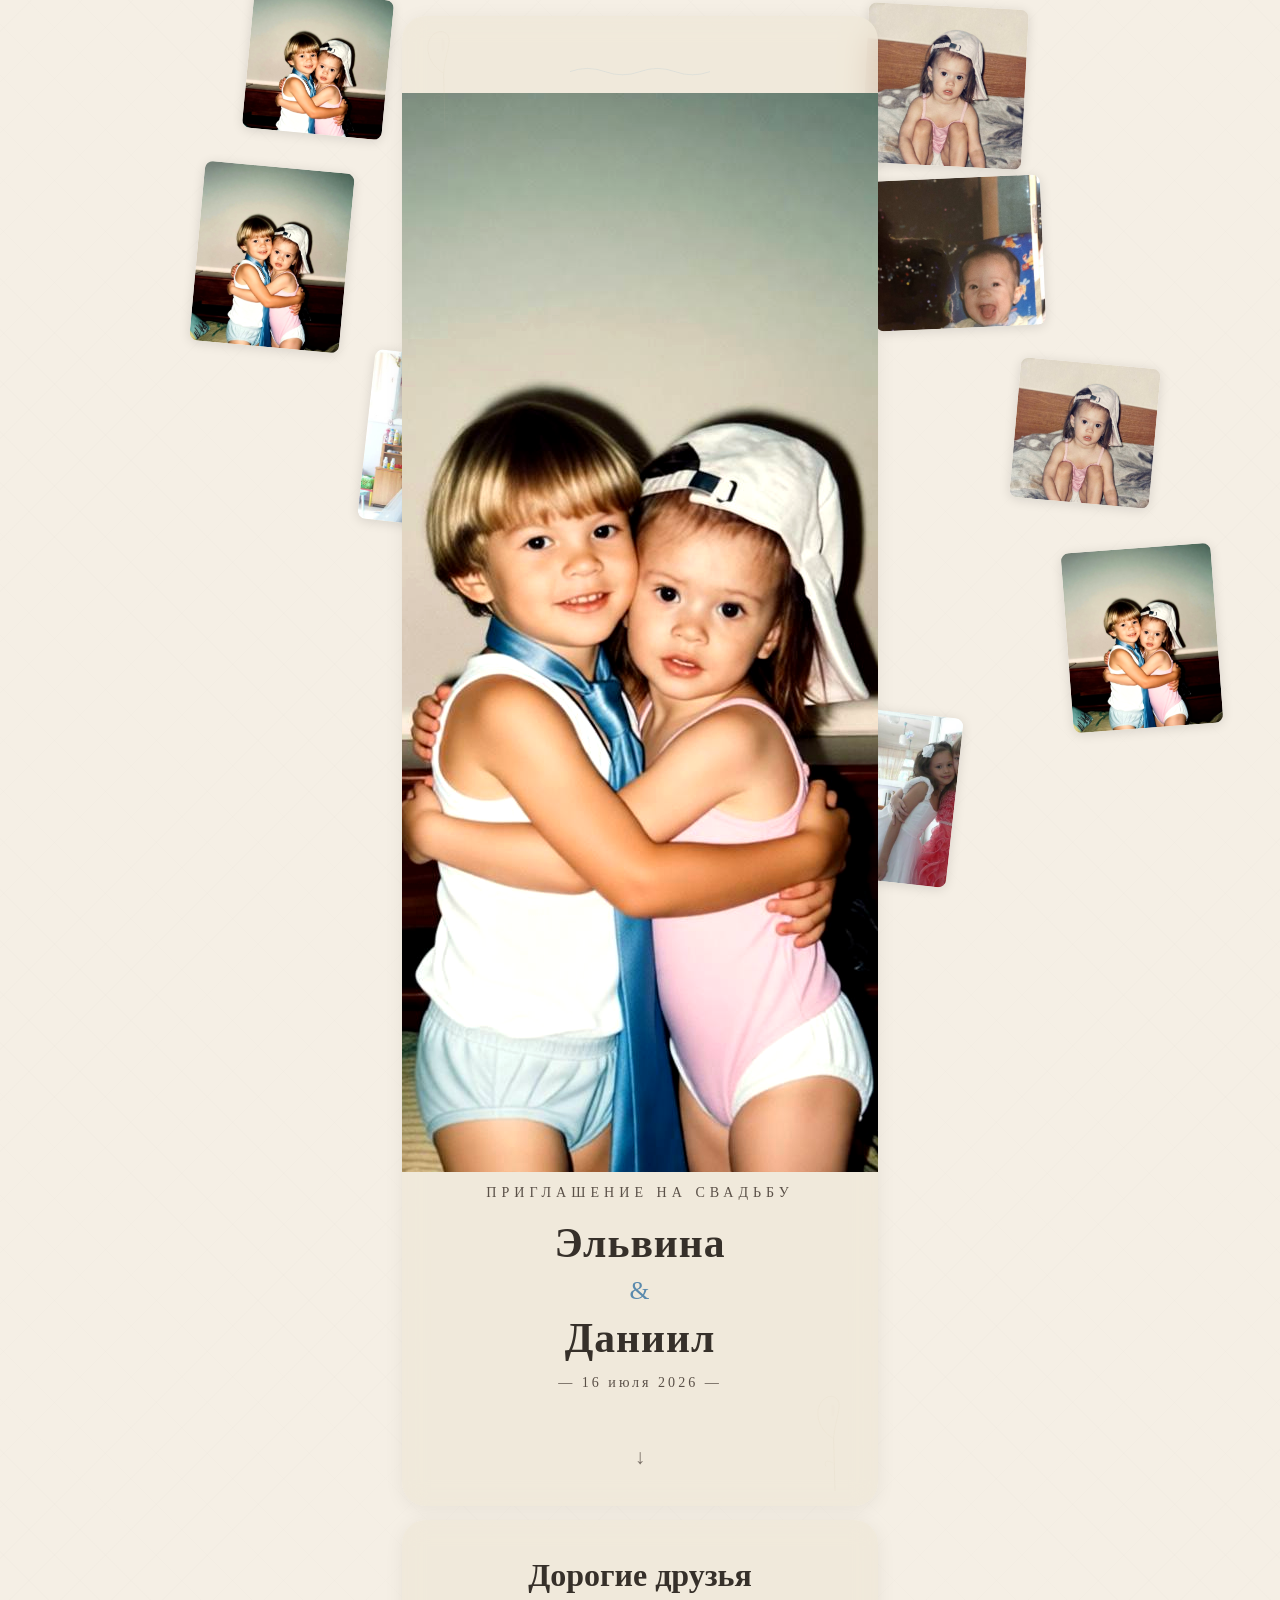
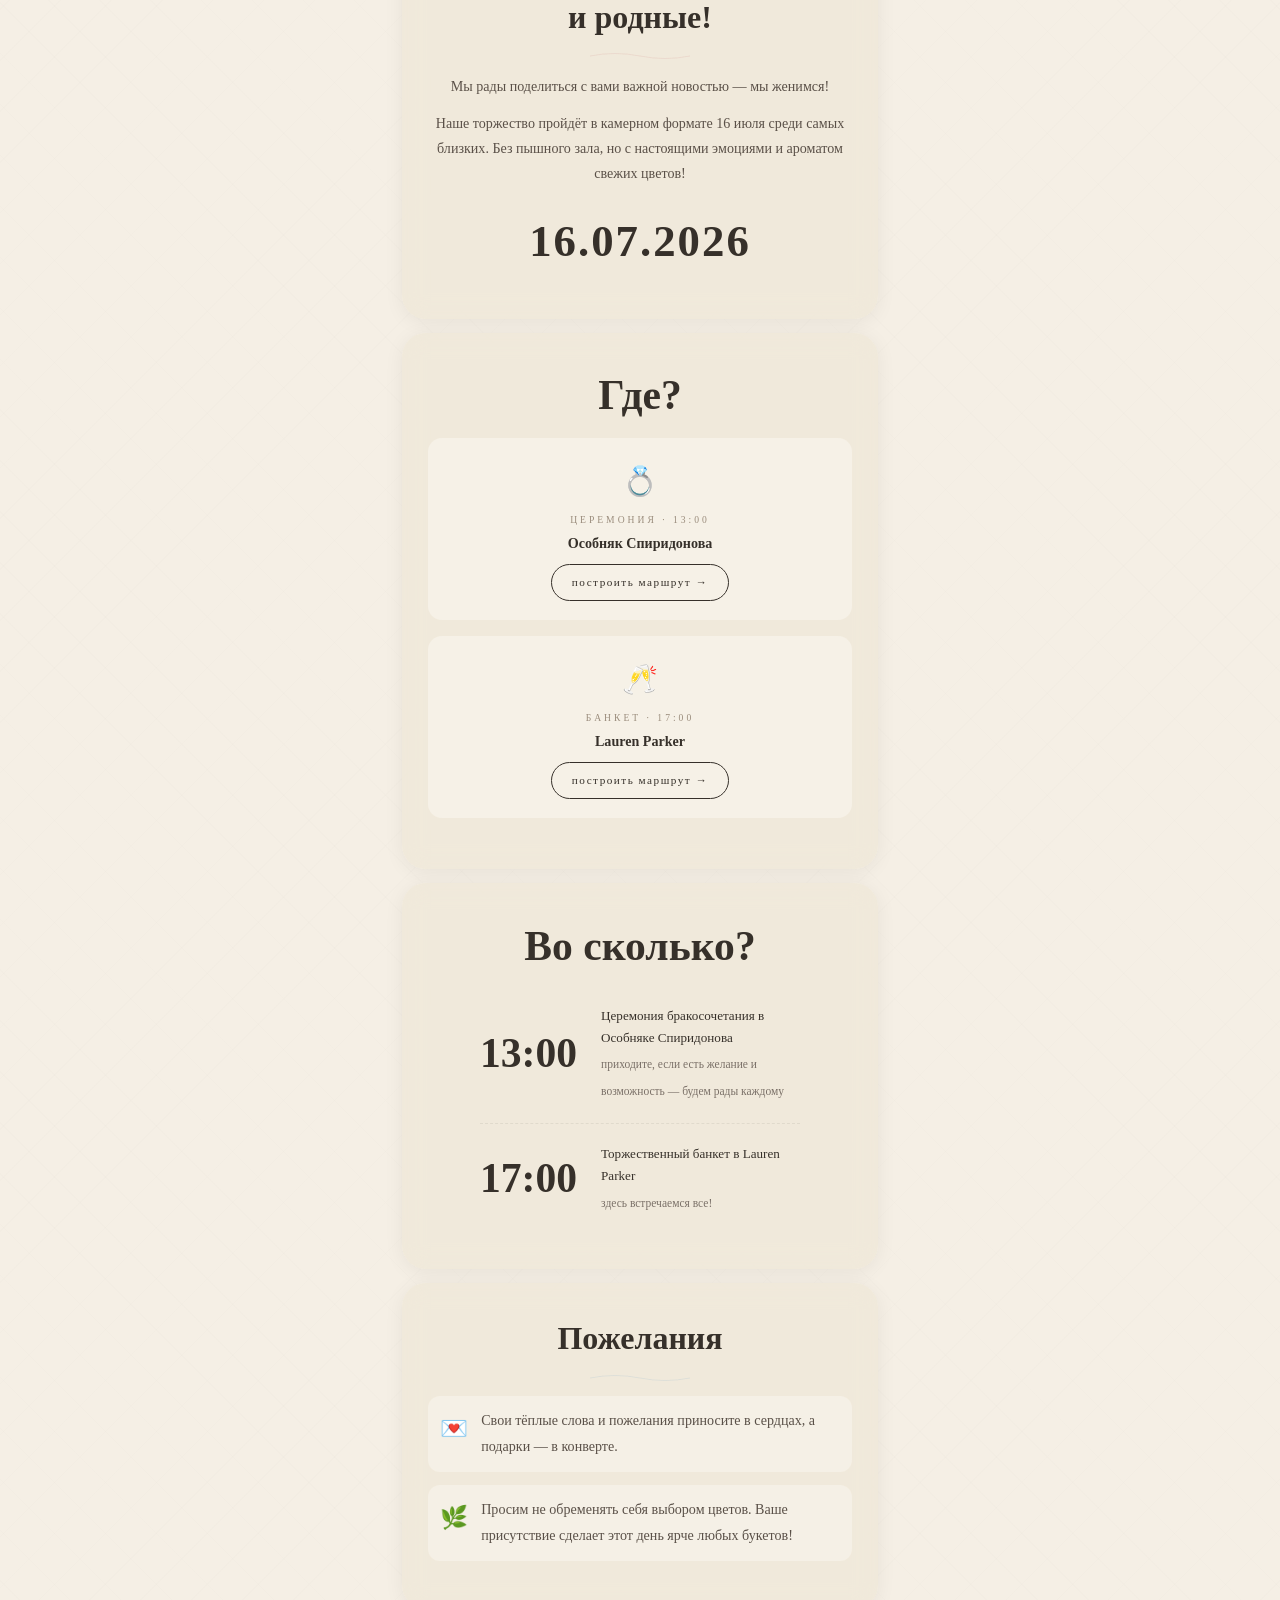
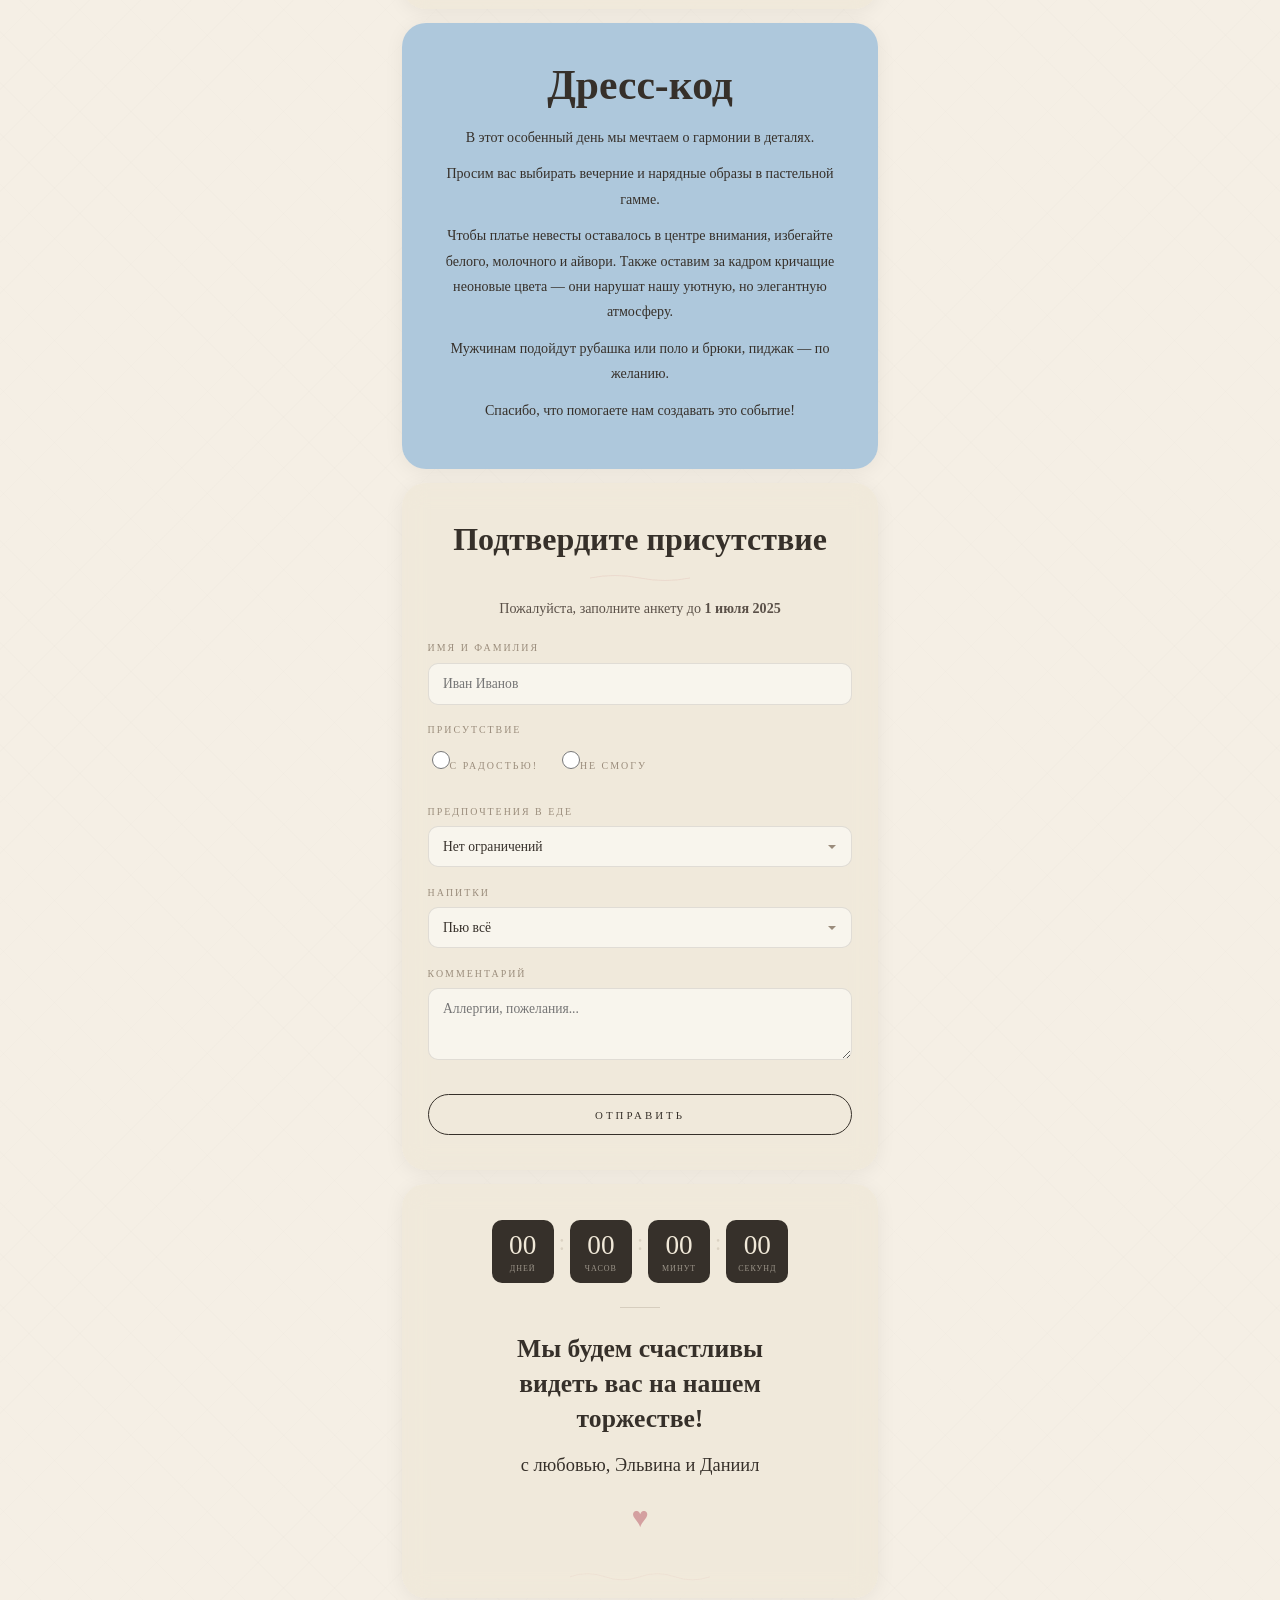
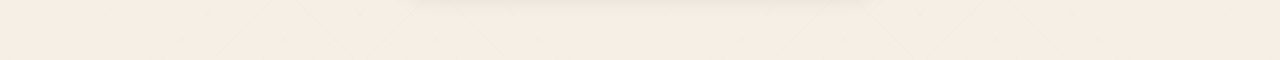
==== commit dc9c5a7d: "Update index.html" ====
--- a/index.html
+++ b/index.html
@@ -50,18 +50,21 @@
             <!-- Squiggle top -->
             <svg class="deco sq-hero" viewBox="0 0 220 25" fill="none"><path d="M0 12 Q27 2,55 12 Q82 22,110 12 Q137 2,165 12 Q192 22,220 12" stroke="#8fb3d1" stroke-width="1.2" fill="none" opacity=".25"/></svg>
 
+            <!-- фото-фон -->
+            <div class="hero-bg-photo">
+                <img src="photos-combined.png" alt="Эльвина и Даниил" loading="eager">
+            </div>
+            <!-- градиент поверх фото -->
+            <div class="hero-overlay"></div>
+
+            <!-- текст поверх -->
             <p class="hero-tag reveal">приглашение на свадьбу</p>
 
-            <div class="hero-photo reveal">
-                <img src="photos-combined.png" alt="Эльвина и Даниил" loading="eager">
-            </div>
-
             <div class="hero-names-block reveal">
-                <svg class="name-line" viewBox="0 0 280 15" fill="none"><path d="M5 10 Q70 2,140 8 Q210 14,275 6" stroke="#8fb3d1" stroke-width="1" fill="none" opacity=".35"/></svg>
                 <h1>Эльвина<span>&</span>Даниил</h1>
             </div>
 
-            <p class="hero-date reveal">— 16 июля 2025 —</p>
+            <p class="hero-date reveal">— 16 июля 2026 —</p>
 
             <div class="scroll-cue reveal" onclick="document.getElementById('greeting').scrollIntoView({behavior:'smooth'})" role="button" aria-label="Прокрутить вниз">
                 <span class="scroll-arrow">↓</span>
--- a/style.css
+++ b/style.css
@@ -44,8 +44,8 @@
 
 /* ════════════ BG MOSAIC ════════════ */
 .bg-mosaic{
-    position:absolute;top:0;left:0;z-index:0;
-    width:100%;
+    position:fixed;top:0;left:0;z-index:0;
+    width:100%;height:100vh;
     overflow:hidden;
     pointer-events:none;
 }
@@ -262,16 +262,17 @@
 /* ════════════ TIMELINE ════════════ */
 .timeline{max-width:320px;margin:0 auto}
 .tl-item{
-    display:flex;align-items:center;gap:1.2rem;
-    padding:1rem 0;text-align:left;
+    display:flex;align-items:center;gap:1.5rem;
+    padding:1.2rem 0;text-align:left;
     border-bottom:1px dashed rgba(0,0,0,.07);
 }
 .tl-item:last-child{border-bottom:none}
 .tl-time{
     font-family:'Times New Roman',Times,serif;font-size:2.6rem;
     font-weight:700;color:var(--text);
-    min-width:80px;line-height:1;
-}
+    flex-shrink:0;min-width:90px;line-height:1;
+}
+.tl-body{flex:1;min-width:0}
 .tl-body strong{
     display:block;font-family:'Times New Roman',Times,serif;
     font-size:.82rem;font-weight:500;color:var(--text);
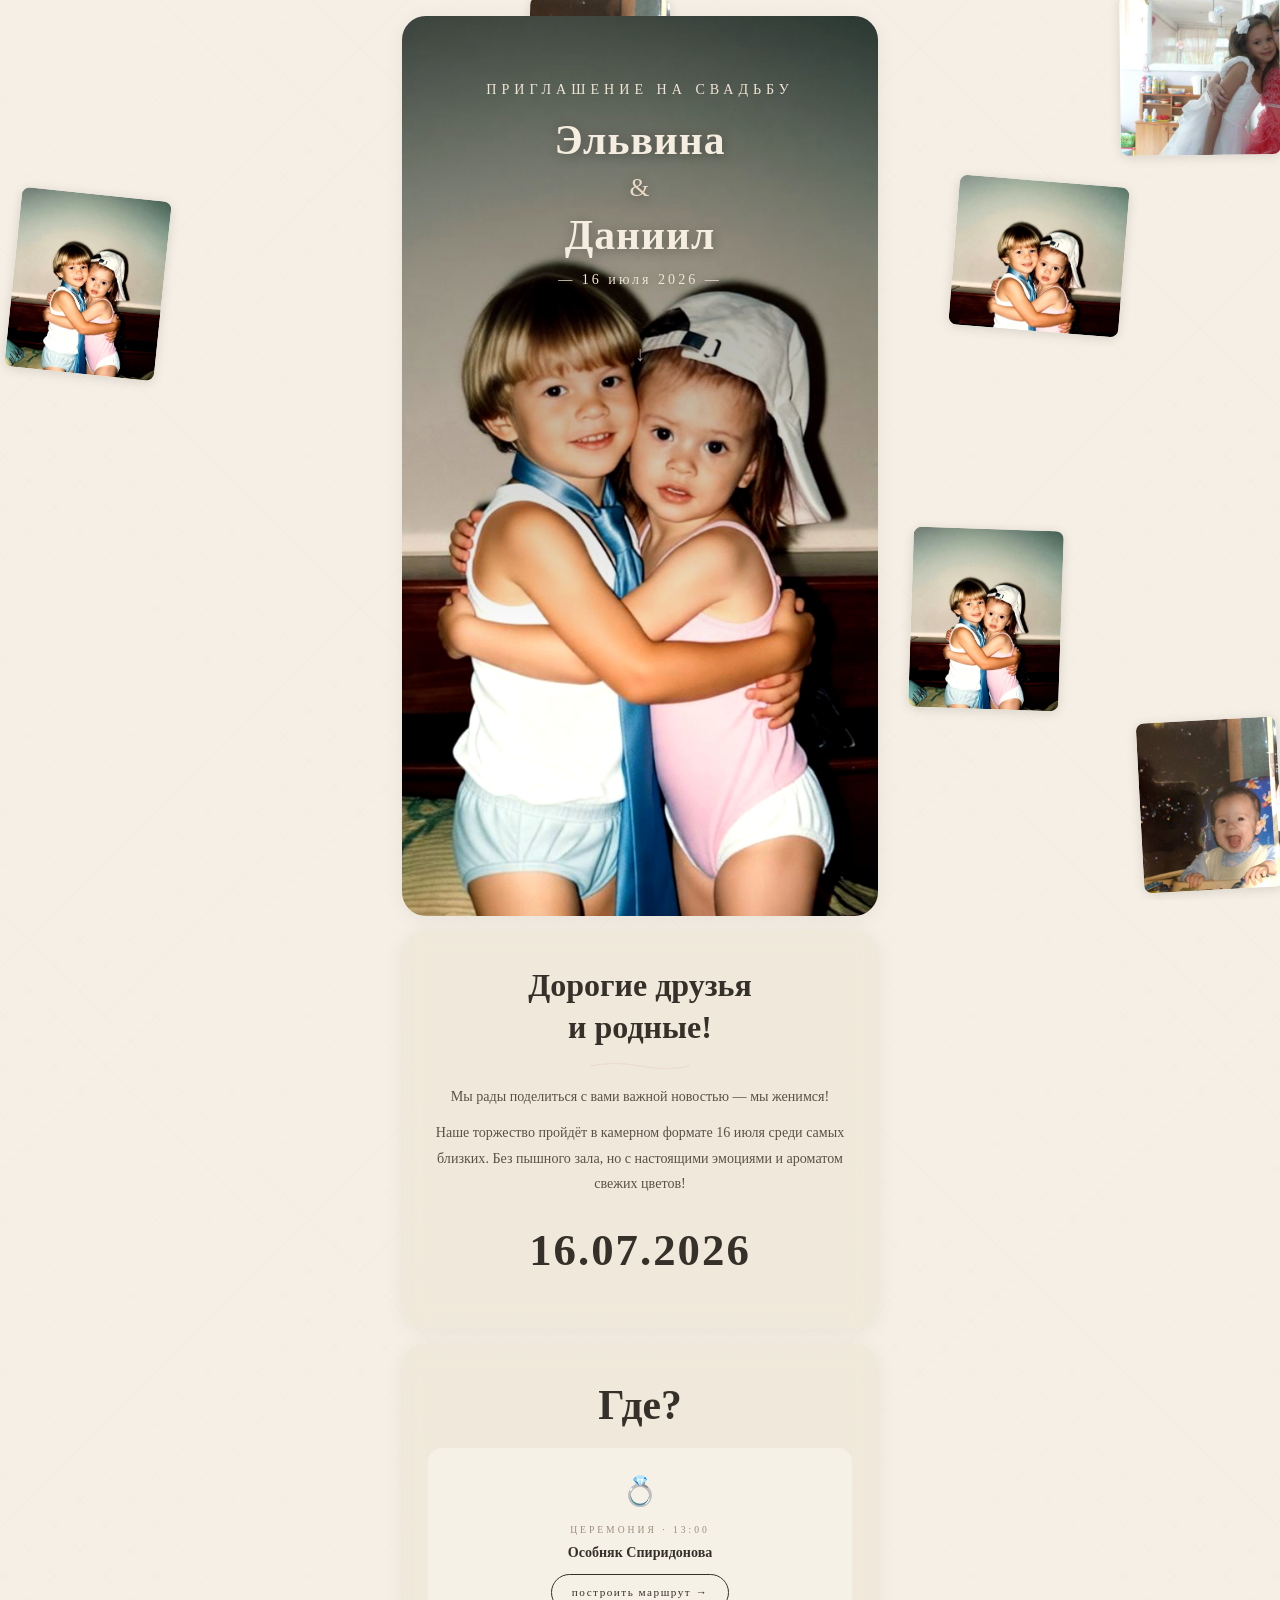
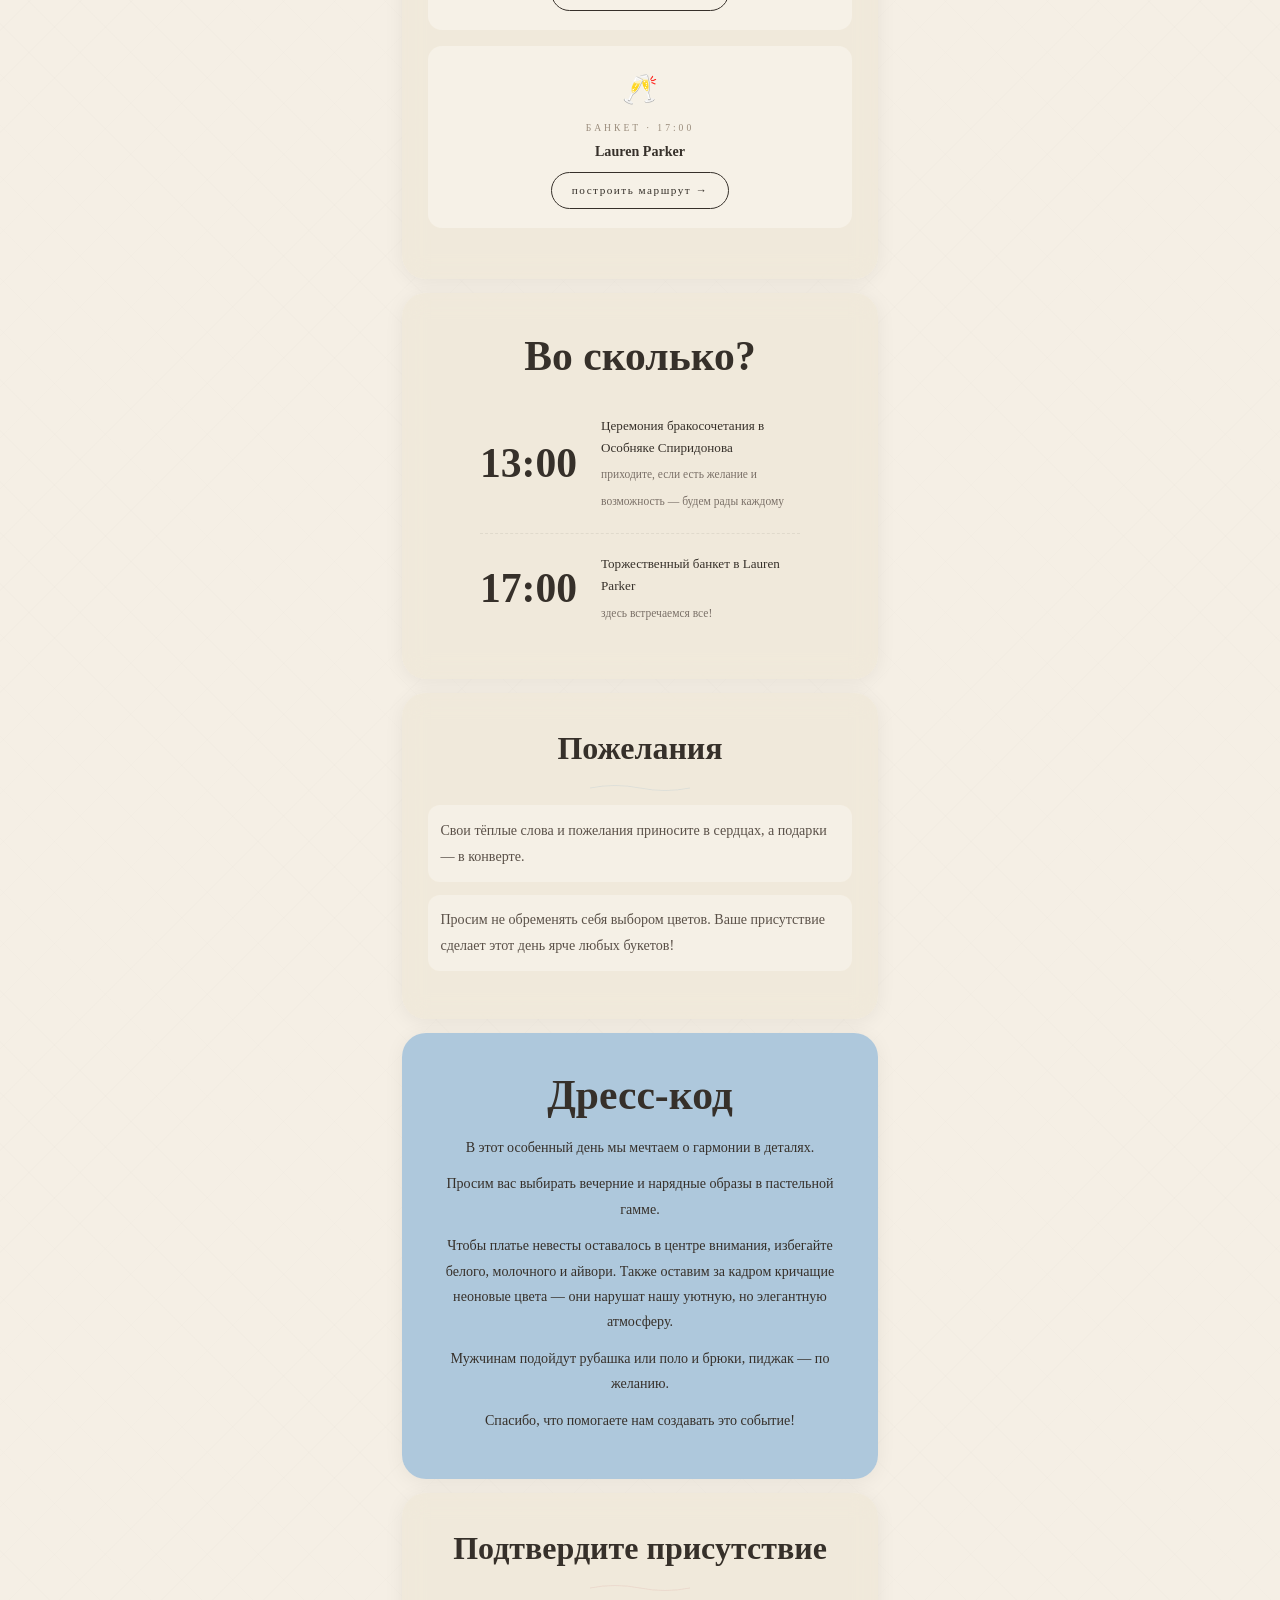
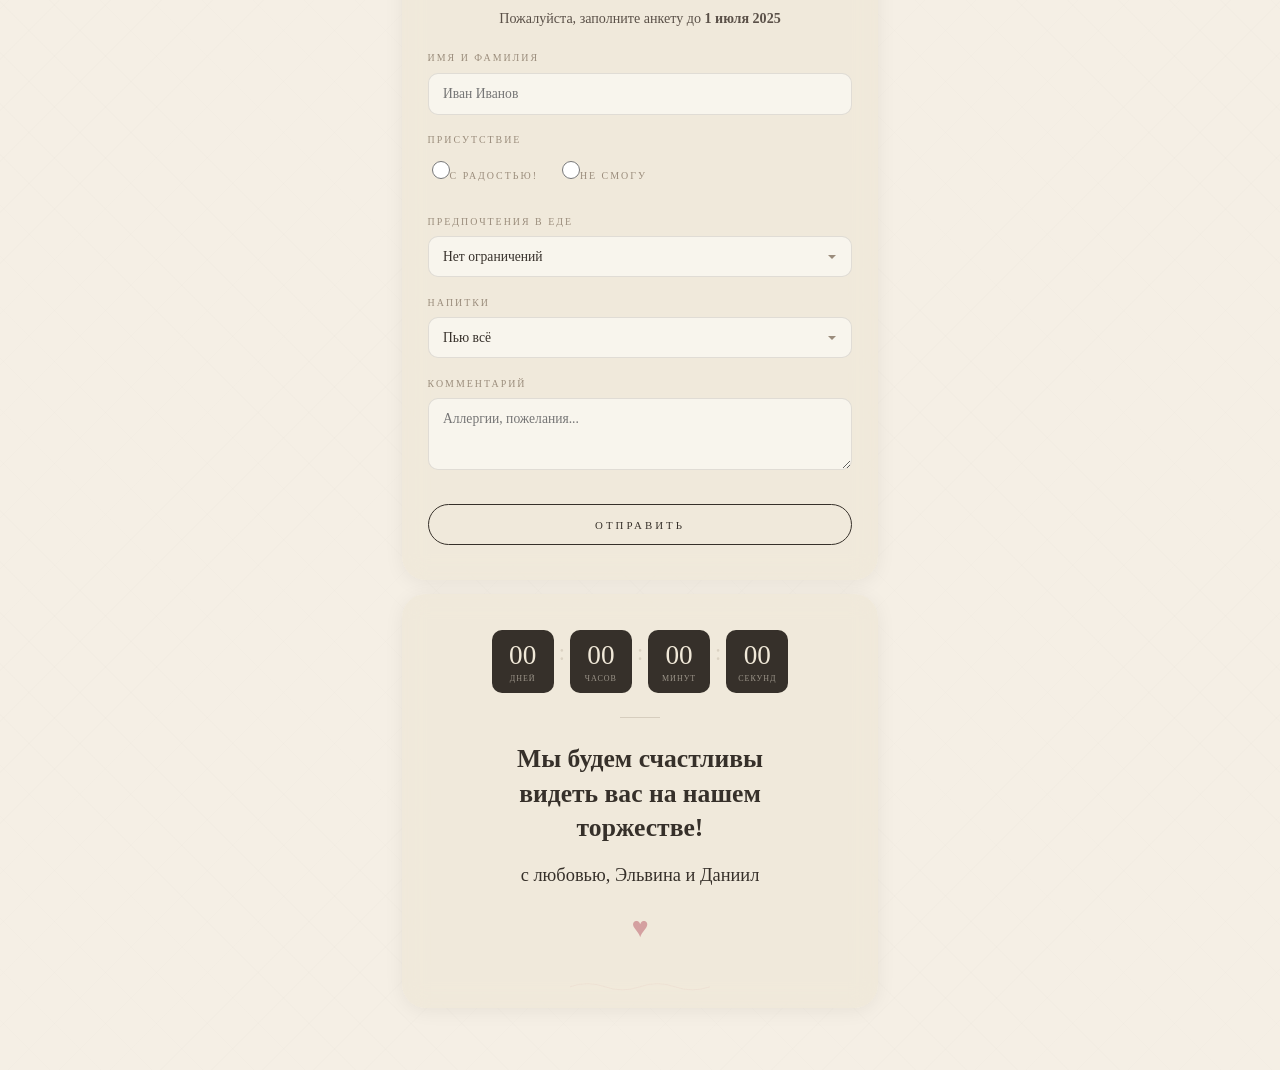
==== commit ee327a63: "Update index.html" ====
--- a/index.html
+++ b/index.html
@@ -124,11 +124,9 @@
         <h2 class="sec-title reveal">Пожелания</h2>
         <svg class="deco sq-small" viewBox="0 0 120 12" fill="none"><path d="M0 6 Q30 0,60 6 Q90 12,120 6" stroke="#8fb3d1" stroke-width=".8" fill="none" opacity=".3"/></svg>
         <div class="wish-item reveal">
-            <span class="wish-icon">💌</span>
             <p>Свои тёплые слова и пожелания приносите в сердцах, а подарки — в конверте.</p>
         </div>
         <div class="wish-item reveal">
-            <span class="wish-icon">🌿</span>
             <p>Просим не обременять себя выбором цветов. Ваше присутствие сделает этот день ярче любых букетов!</p>
         </div>
     </section>
--- a/style.css
+++ b/style.css
@@ -135,56 +135,67 @@
 .hero-card{
     min-height:100svh;min-height:100vh;
     display:flex;flex-direction:column;
-    align-items:center;justify-content:center;
-    padding:3rem 1.6rem 2rem;
+    align-items:center;justify-content:flex-start;
+    padding:2rem 1.6rem 2rem;
+}
+
+/* фото как фон */
+.hero-bg-photo{
+    position:absolute;inset:0;z-index:0;
+}
+.hero-bg-photo img{
+    width:100%;height:100%;
+    object-fit:cover;object-position:center 20%;
+}
+/* градиент снизу для читаемости текста */
+.hero-overlay{
+    position:absolute;inset:0;z-index:1;
+    background:linear-gradient(
+        to bottom,
+        rgba(0,0,0,.5) 0%,
+        rgba(0,0,0,.25) 40%,
+        rgba(0,0,0,.0) 70%
+    );
 }
 
 .hero-tag{
     font-family:'Times New Roman',Times,serif;
     font-weight:200;font-size:.6rem;
     letter-spacing:5px;text-transform:uppercase;
-    color:var(--text-light);margin-bottom:.4rem;
-}
-
-.hero-photo{
-    width:260px;height:300px;
-    border-radius:14px;overflow:hidden;
-    margin:1.2rem auto 1.5rem;
-    box-shadow:0 6px 30px rgba(0,0,0,.1);
-    transform:rotate(-2deg);
-    transition:transform .4s;
-}
-.hero-photo:hover{transform:rotate(0) scale(1.02)}
-.hero-photo img{width:100%;height:100%;object-fit:cover;object-position:center 15%}
-
-.hero-names-block{position:relative;display:block;text-align:center;margin-bottom:.3rem}
+    color:#f0e4d4;margin-bottom:.4rem;
+    color:#f0e4d4 !important;margin-bottom:.4rem;
+    position:relative;z-index:2;
+}
+
+.hero-names-block{position:relative;display:block;text-align:center;margin-bottom:.3rem;z-index:2;}
 .hero-names-block h1{
     font-family:'Times New Roman',Times,serif;
     font-size:2.6rem;font-weight:700;
-    color:var(--text);letter-spacing:1px;
+    color:#f5ede0;letter-spacing:1px;
     position:relative;z-index:2;
     line-height:1.3;
+    text-shadow:0 2px 12px rgba(0,0,0,.3);
 }
 .hero-names-block h1 span{
     display:block;
     font-weight:400;font-size:1.6rem;
-    color:var(--blue-dark);
+    color:#e8d8c4;
     margin:.15em 0;
 }
-.name-line{
-    position:absolute;bottom:-3px;left:-8px;
-    width:calc(100% + 16px);height:14px;z-index:1;
-}
 
 .hero-date{
     font-family:'Times New Roman',Times,serif;
     font-size:1.25rem;font-weight:500;
-    color:var(--pink);letter-spacing:3px;
+    color:#f0e4d4;letter-spacing:3px;
+    color:#f0e4d4 !important;letter-spacing:3px;
+    position:relative;z-index:2;
+    text-shadow:0 1px 8px rgba(0,0,0,.3);
 }
 
 .scroll-cue{
     margin-top:2rem;cursor:pointer;
-    color:var(--text-light);opacity:.35;
+    color:rgba(255,255,255,.6);opacity:1;
+    position:relative;z-index:2;
 }
 .scroll-arrow{
     display:inline-block;font-size:1.3rem;
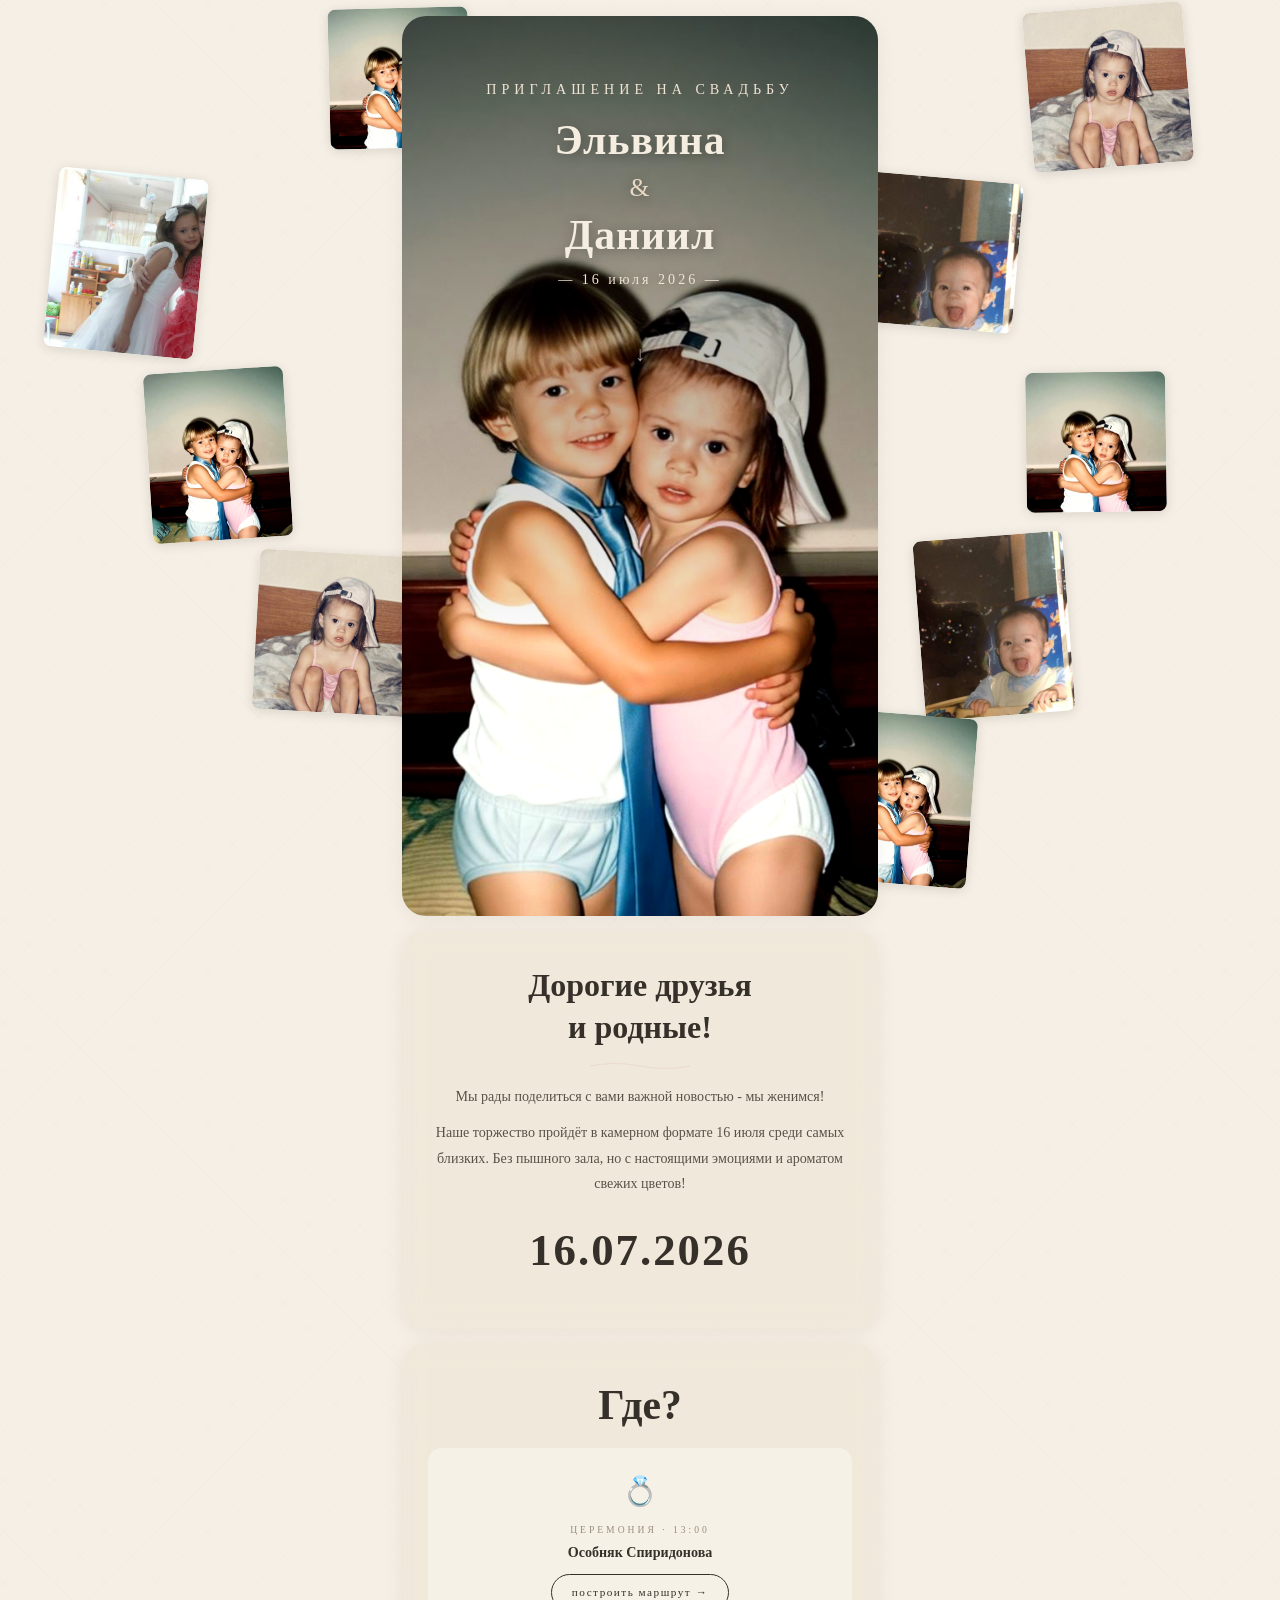
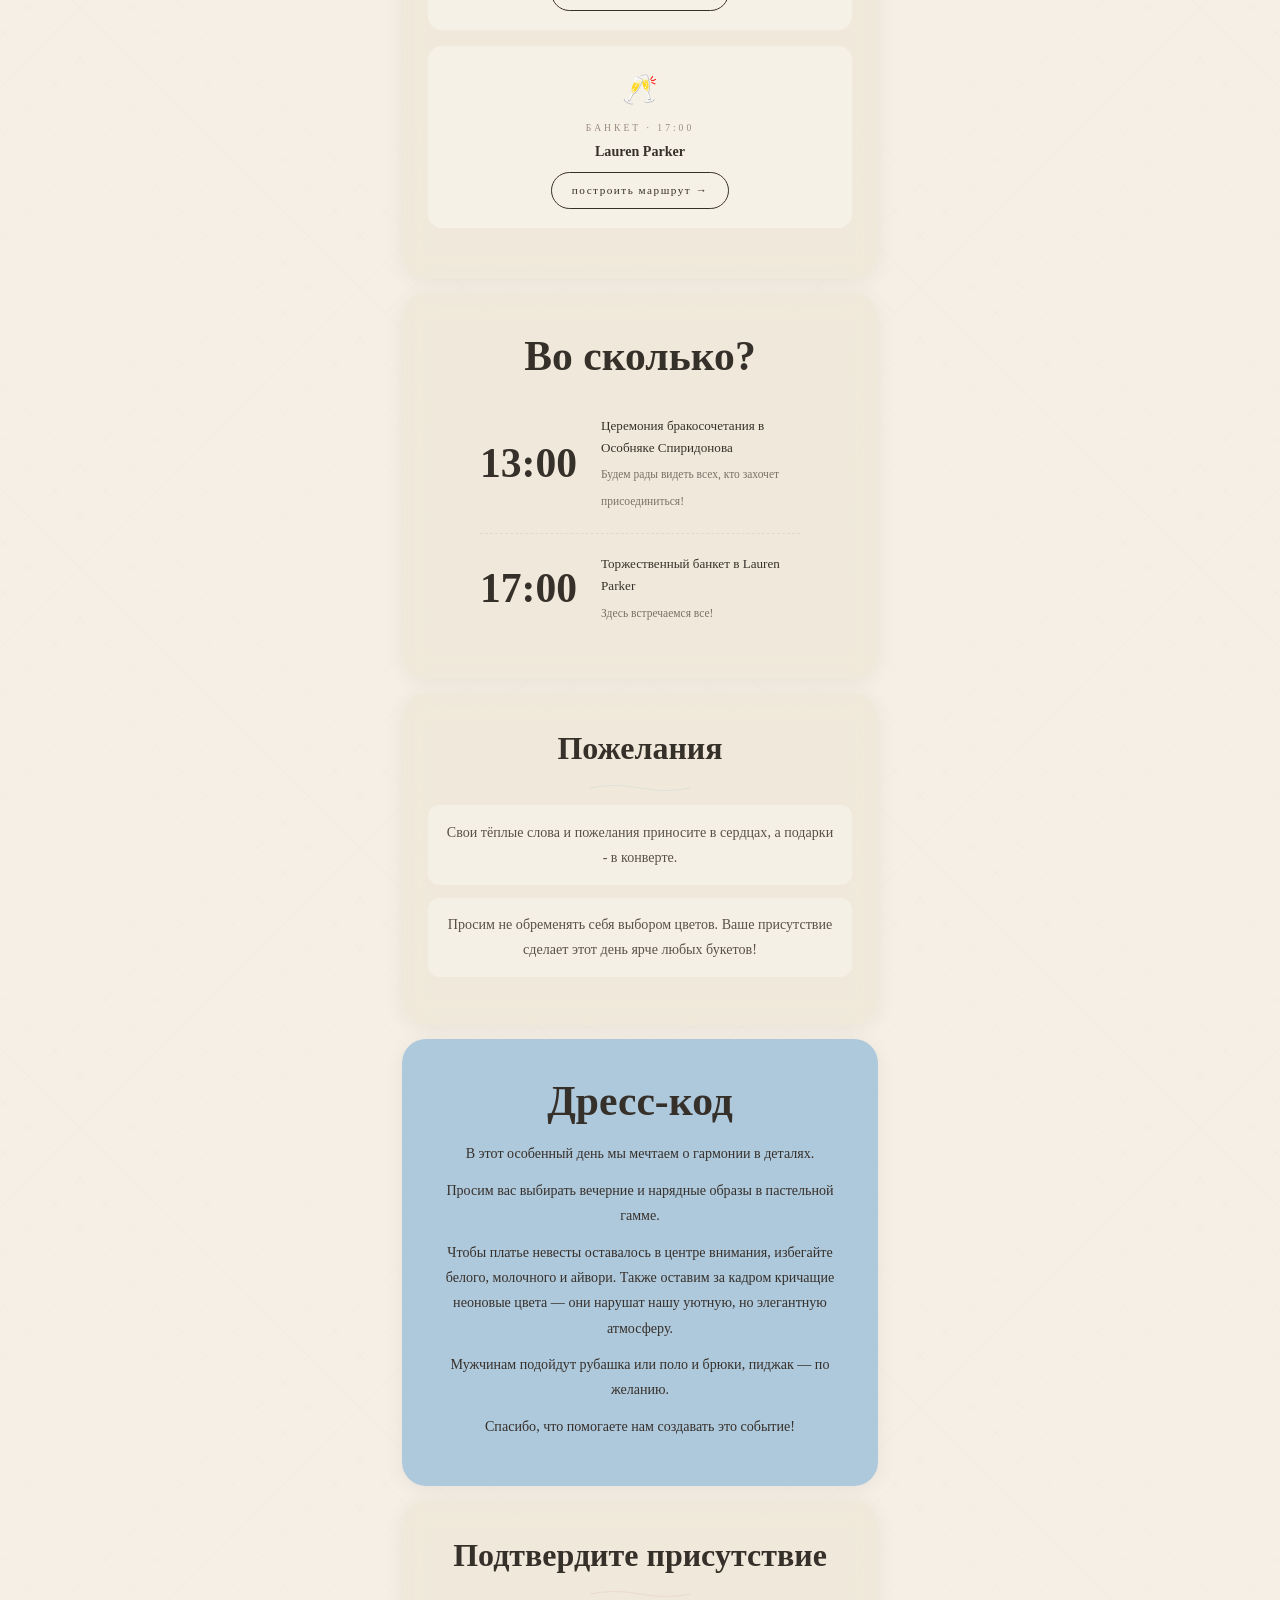
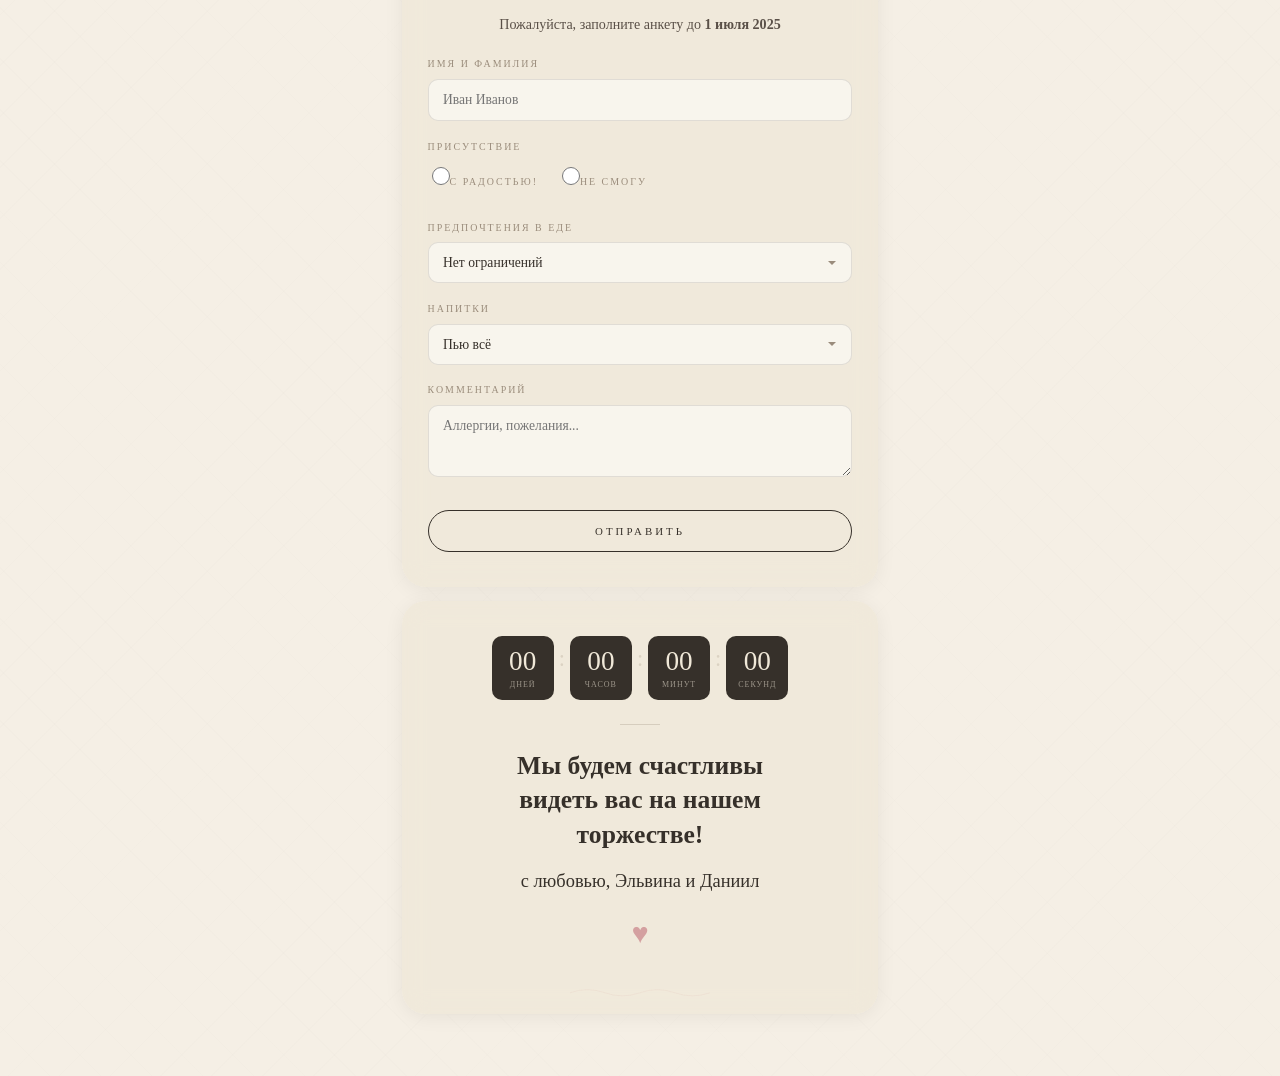
==== commit 9304317c: "Update index.html" ====
--- a/index.html
+++ b/index.html
@@ -76,7 +76,7 @@
     <section class="card card-cream" id="greeting">
         <h2 class="sec-title reveal">Дорогие друзья<br>и родные!</h2>
         <svg class="deco sq-small" viewBox="0 0 120 12" fill="none"><path d="M0 6 Q30 0,60 6 Q90 12,120 6" stroke="#d4a0a0" stroke-width=".8" fill="none" opacity=".35"/></svg>
-        <p class="reveal">Мы рады поделиться с вами важной новостью — мы женимся!</p>
+        <p class="reveal">Мы рады поделиться с вами важной новостью - мы женимся!</p>
         <p class="reveal">Наше торжество пройдёт в камерном формате 16 июля среди самых близких. Без пышного зала, но с настоящими эмоциями и ароматом свежих цветов!</p>
         <div class="big-date reveal">16.07.2026</div>
     </section>
@@ -106,14 +106,14 @@
                 <div class="tl-time">13:00</div>
                 <div class="tl-body">
                     <strong>Церемония бракосочетания в Особняке Спиридонова</strong>
-                    <span>приходите, если есть желание и возможность — будем рады каждому</span>
+                    <span>Будем рады видеть всех, кто захочет присоединиться!</span>
                 </div>
             </div>
             <div class="tl-item reveal">
                 <div class="tl-time">17:00</div>
                 <div class="tl-body">
                     <strong>Торжественный банкет в Lauren Parker</strong>
-                    <span>здесь встречаемся все!</span>
+                    <span>Здесь встречаемся все!</span>
                 </div>
             </div>
         </div>
@@ -124,7 +124,7 @@
         <h2 class="sec-title reveal">Пожелания</h2>
         <svg class="deco sq-small" viewBox="0 0 120 12" fill="none"><path d="M0 6 Q30 0,60 6 Q90 12,120 6" stroke="#8fb3d1" stroke-width=".8" fill="none" opacity=".3"/></svg>
         <div class="wish-item reveal">
-            <p>Свои тёплые слова и пожелания приносите в сердцах, а подарки — в конверте.</p>
+            <p>Свои тёплые слова и пожелания приносите в сердцах, а подарки - в конверте.</p>
         </div>
         <div class="wish-item reveal">
             <p>Просим не обременять себя выбором цветов. Ваше присутствие сделает этот день ярче любых букетов!</p>
--- a/style.css
+++ b/style.css
@@ -292,11 +292,10 @@
 
 /* ════════════ WISHES ════════════ */
 .wish-item{
-    display:flex;gap:.8rem;text-align:left;
-    margin:.8rem 0;padding:.8rem;
+    margin:.8rem 0;padding:.9rem 1.2rem;
     background:rgba(255,255,255,.3);border-radius:12px;
-}
-.wish-icon{font-size:1.4rem;flex-shrink:0;padding-top:.1rem}
+    text-align:center;
+}
 .wish-item p{margin-bottom:0}
 
 /* ════════════ DRESSCODE ════════════ */
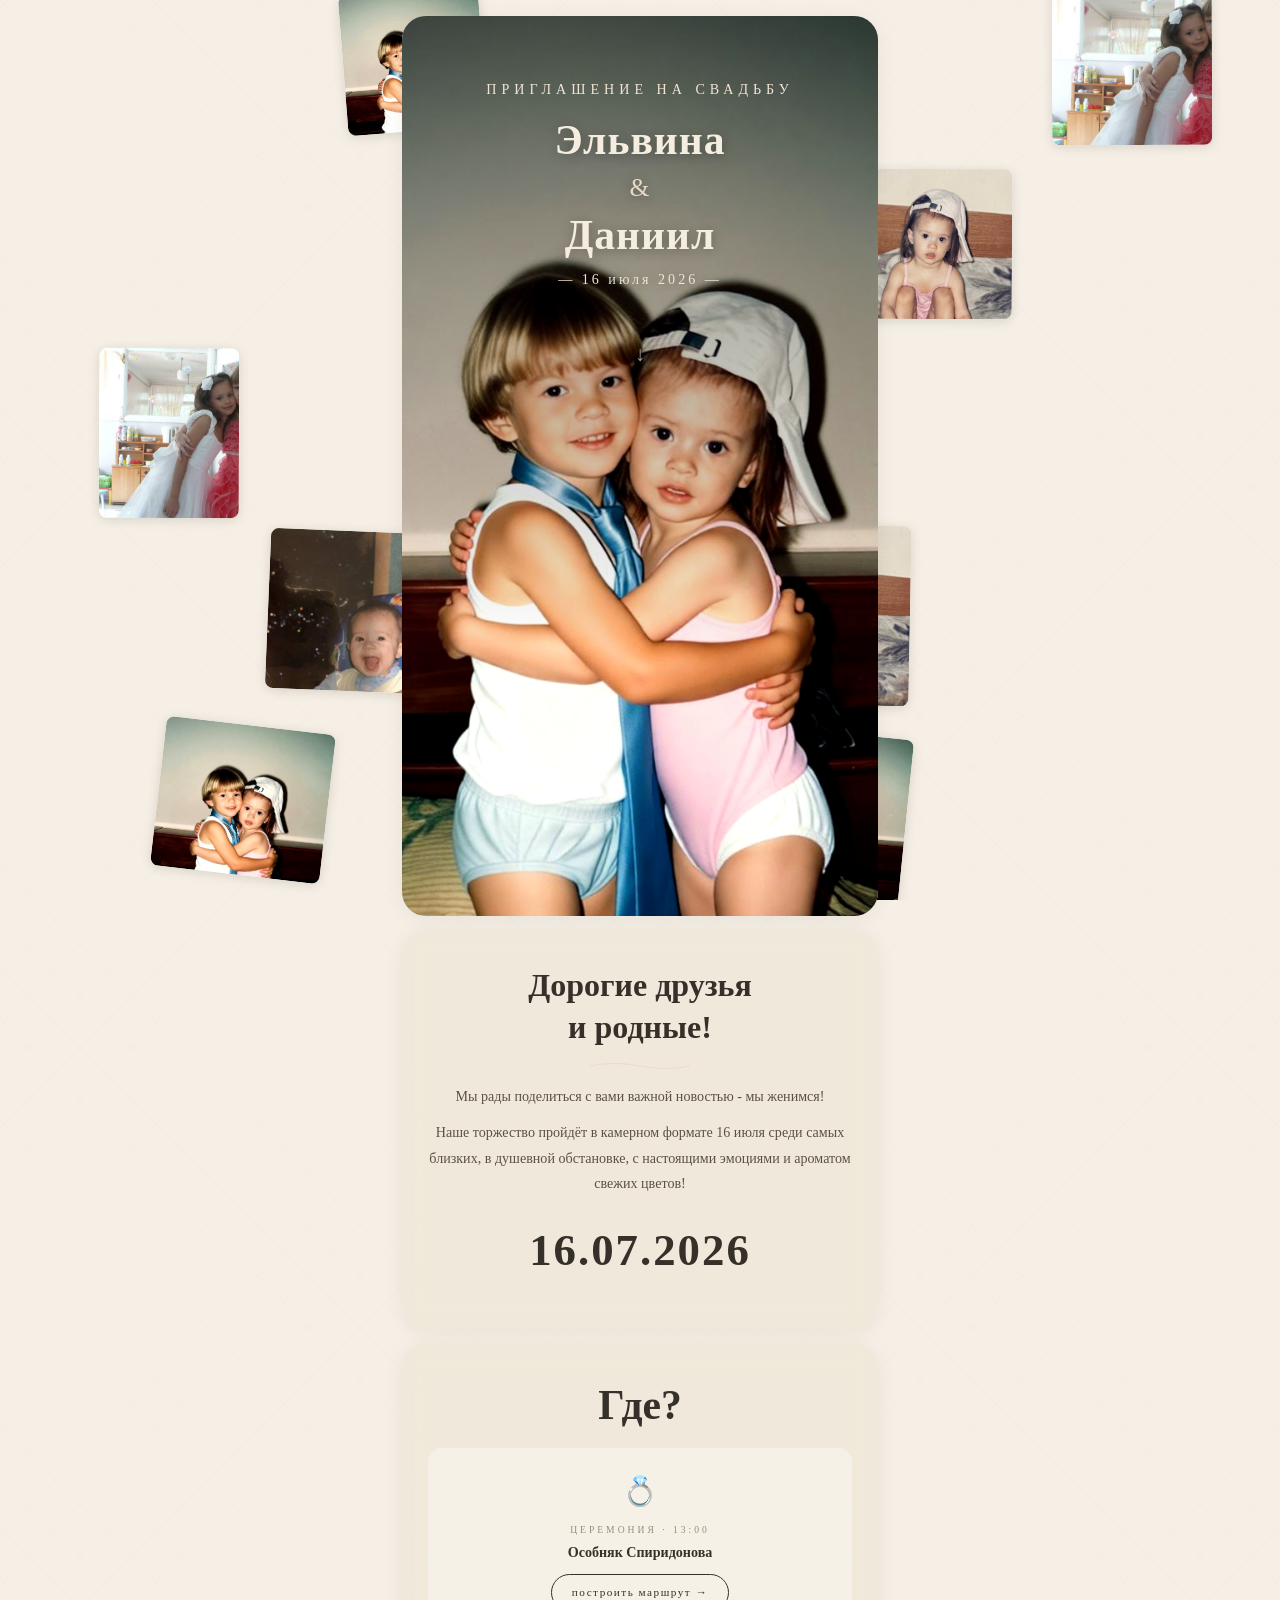
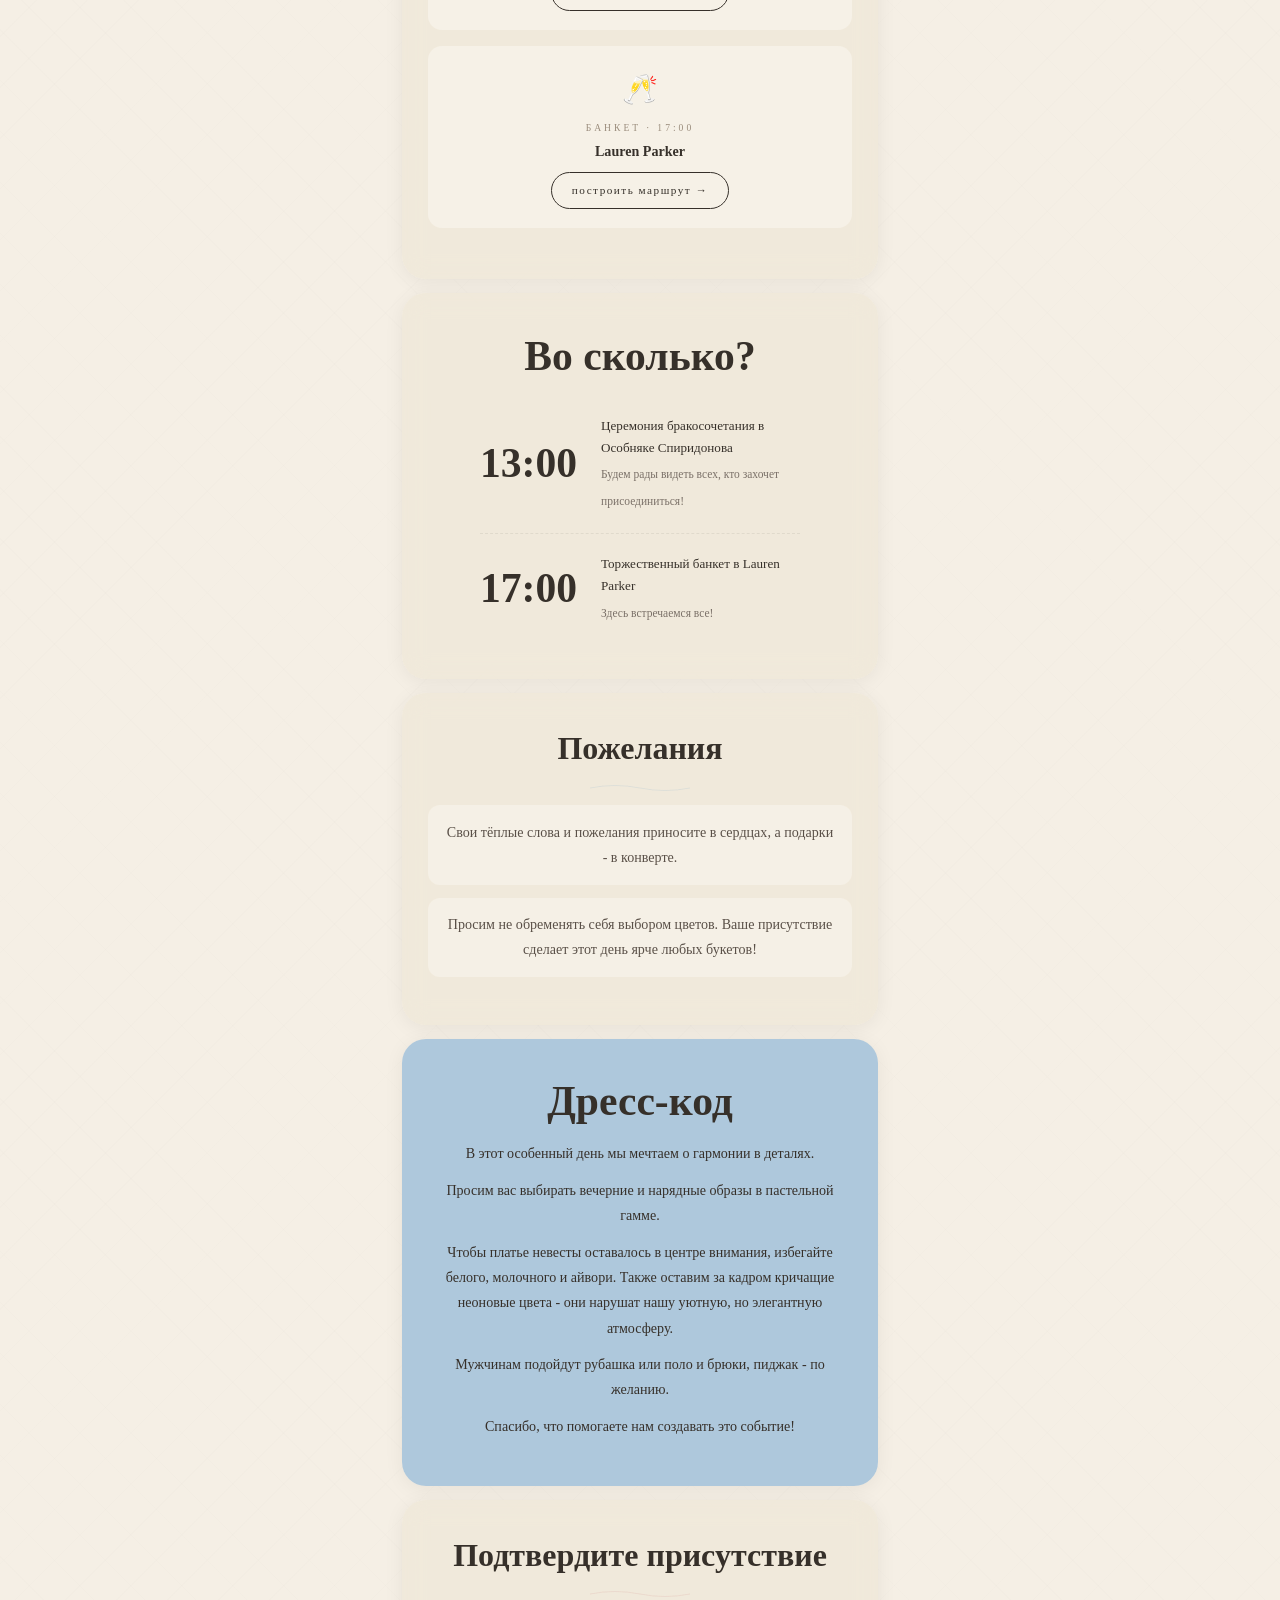
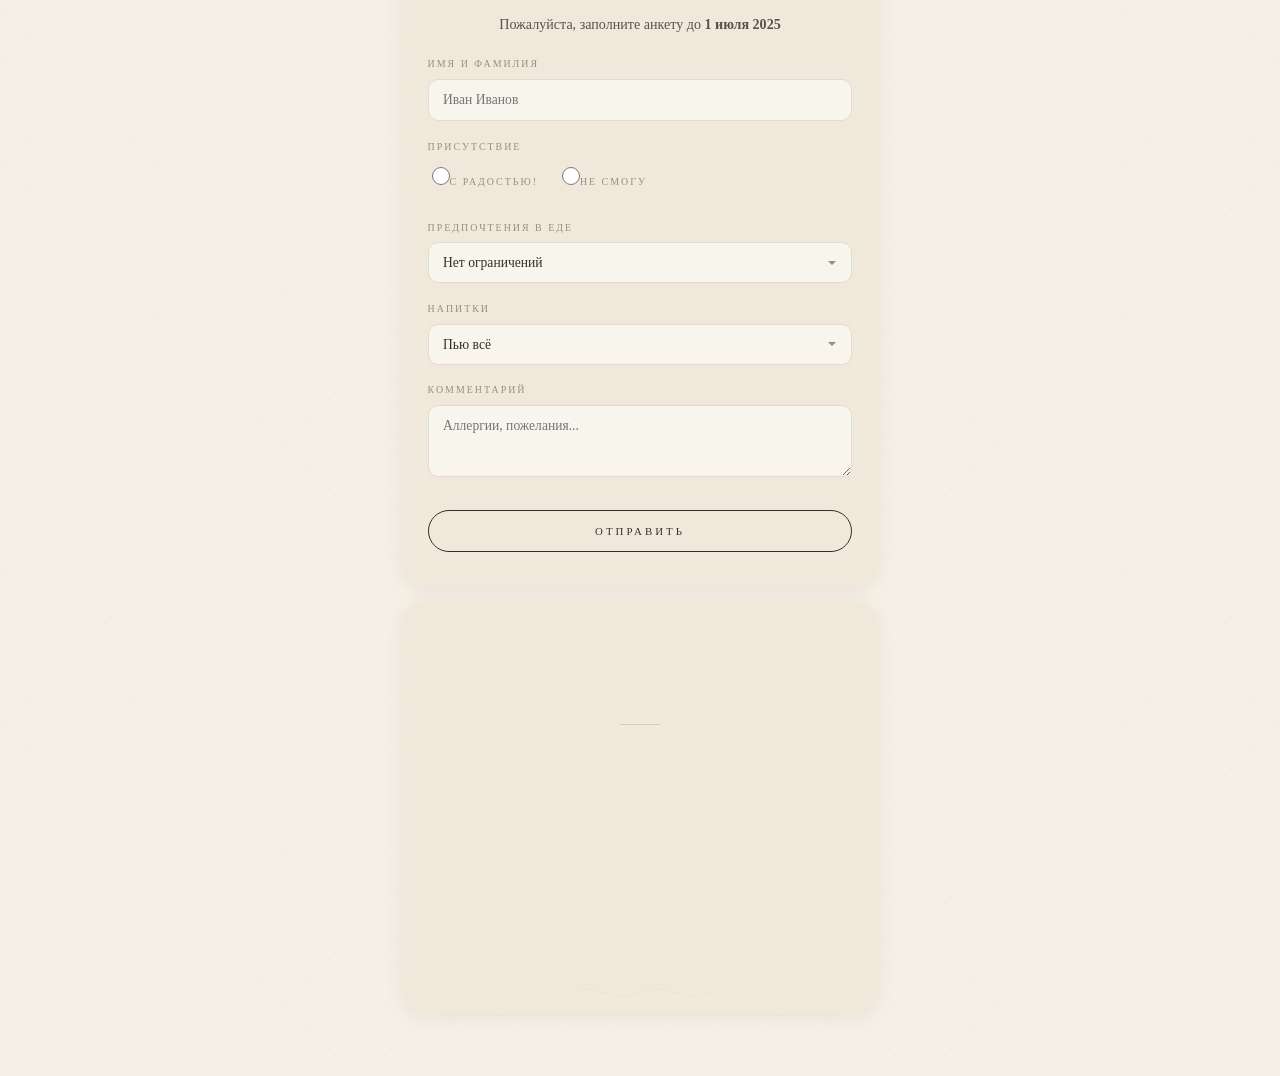
==== commit 8fb5dddc: "Update index.html" ====
--- a/index.html
+++ b/index.html
@@ -77,7 +77,7 @@
         <h2 class="sec-title reveal">Дорогие друзья<br>и родные!</h2>
         <svg class="deco sq-small" viewBox="0 0 120 12" fill="none"><path d="M0 6 Q30 0,60 6 Q90 12,120 6" stroke="#d4a0a0" stroke-width=".8" fill="none" opacity=".35"/></svg>
         <p class="reveal">Мы рады поделиться с вами важной новостью - мы женимся!</p>
-        <p class="reveal">Наше торжество пройдёт в камерном формате 16 июля среди самых близких. Без пышного зала, но с настоящими эмоциями и ароматом свежих цветов!</p>
+        <p class="reveal">Наше торжество пройдёт в камерном формате 16 июля среди самых близких, в душевной обстановке, с настоящими эмоциями и ароматом свежих цветов!</p>
         <div class="big-date reveal">16.07.2026</div>
     </section>
 
@@ -136,8 +136,8 @@
         <h2 class="sec-title sec-title-big reveal">Дресс-код</h2>
         <p class="reveal">В этот особенный день мы мечтаем о гармонии в деталях.</p>
         <p class="reveal">Просим вас выбирать вечерние и нарядные образы в пастельной гамме.</p>
-        <p class="reveal">Чтобы платье невесты оставалось в центре внимания, избегайте белого, молочного и айвори. Также оставим за кадром кричащие неоновые цвета — они нарушат нашу уютную, но элегантную атмосферу.</p>
-        <p class="reveal">Мужчинам подойдут рубашка или поло и брюки, пиджак — по желанию.</p>
+        <p class="reveal">Чтобы платье невесты оставалось в центре внимания, избегайте белого, молочного и айвори. Также оставим за кадром кричащие неоновые цвета - они нарушат нашу уютную, но элегантную атмосферу.</p>
+        <p class="reveal">Мужчинам подойдут рубашка или поло и брюки, пиджак - по желанию.</p>
         <p class="reveal">Спасибо, что помогаете нам создавать это событие!</p>
     </section>
 
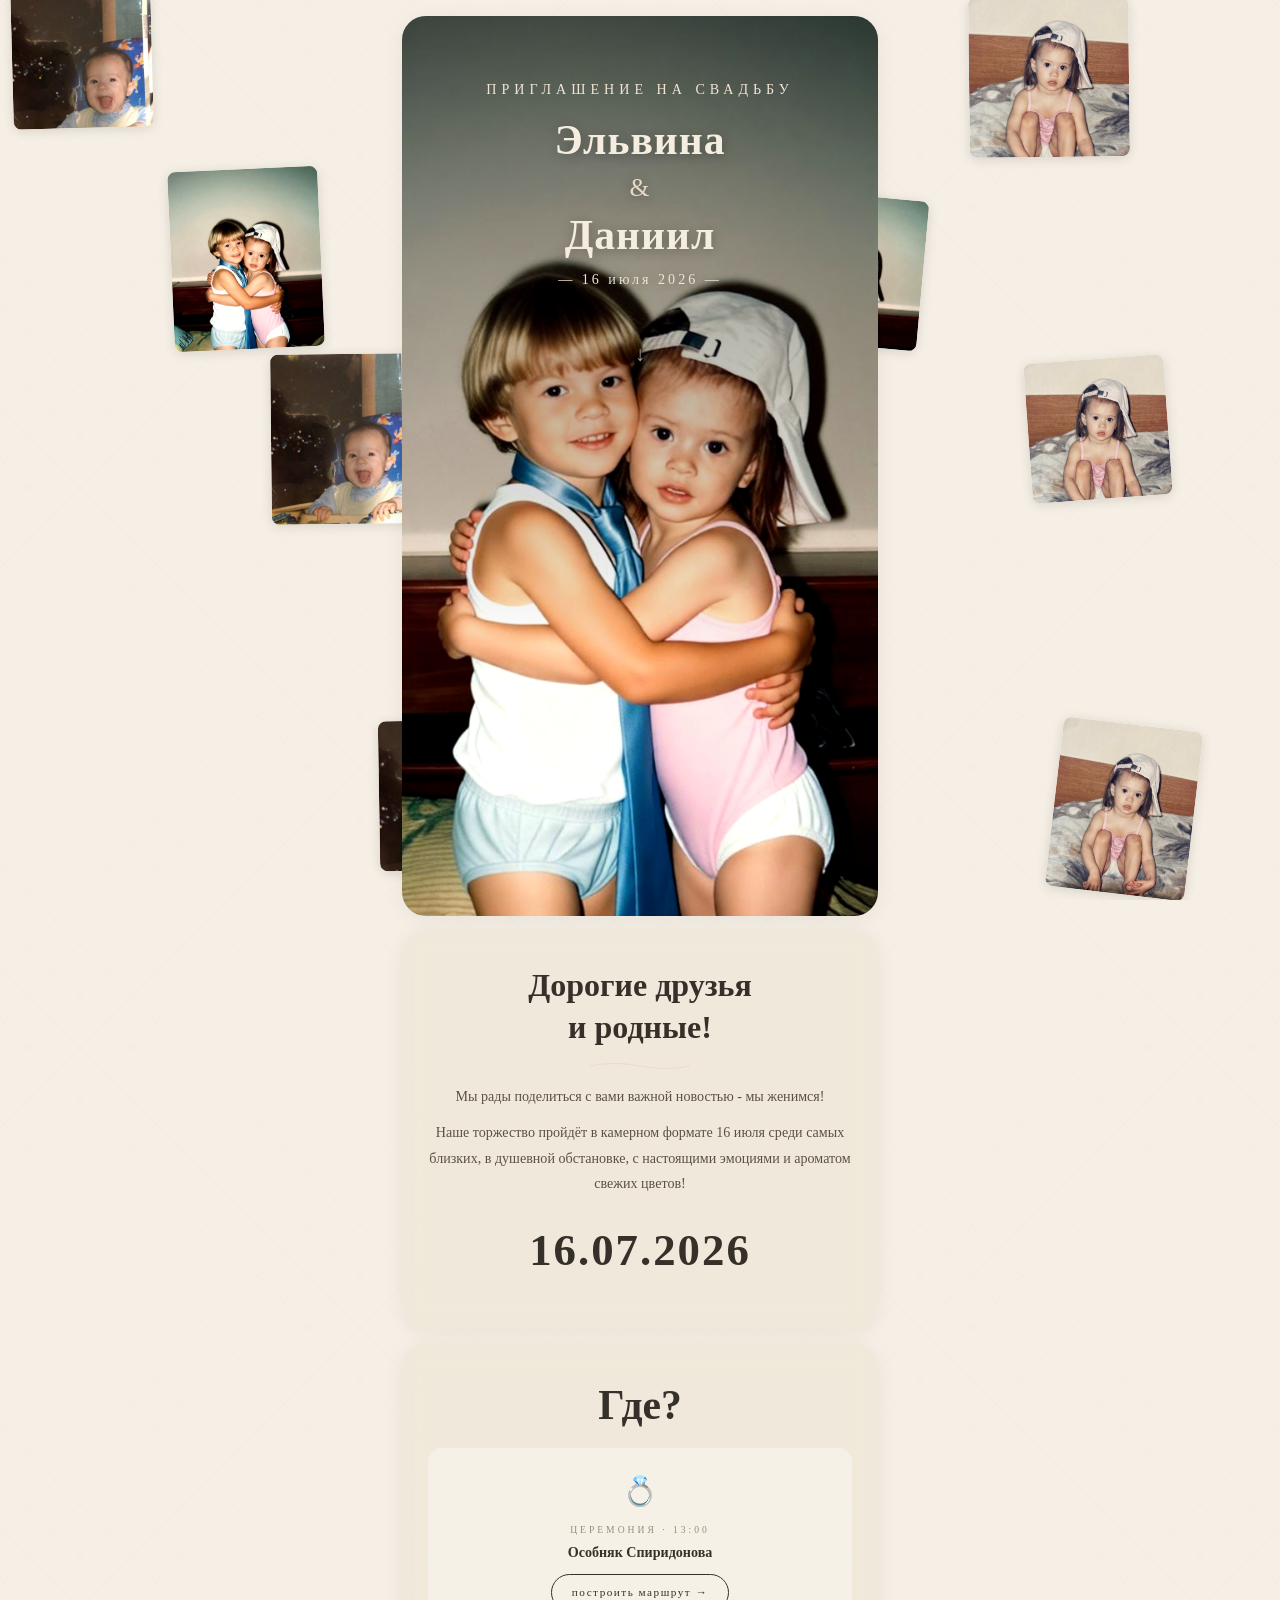
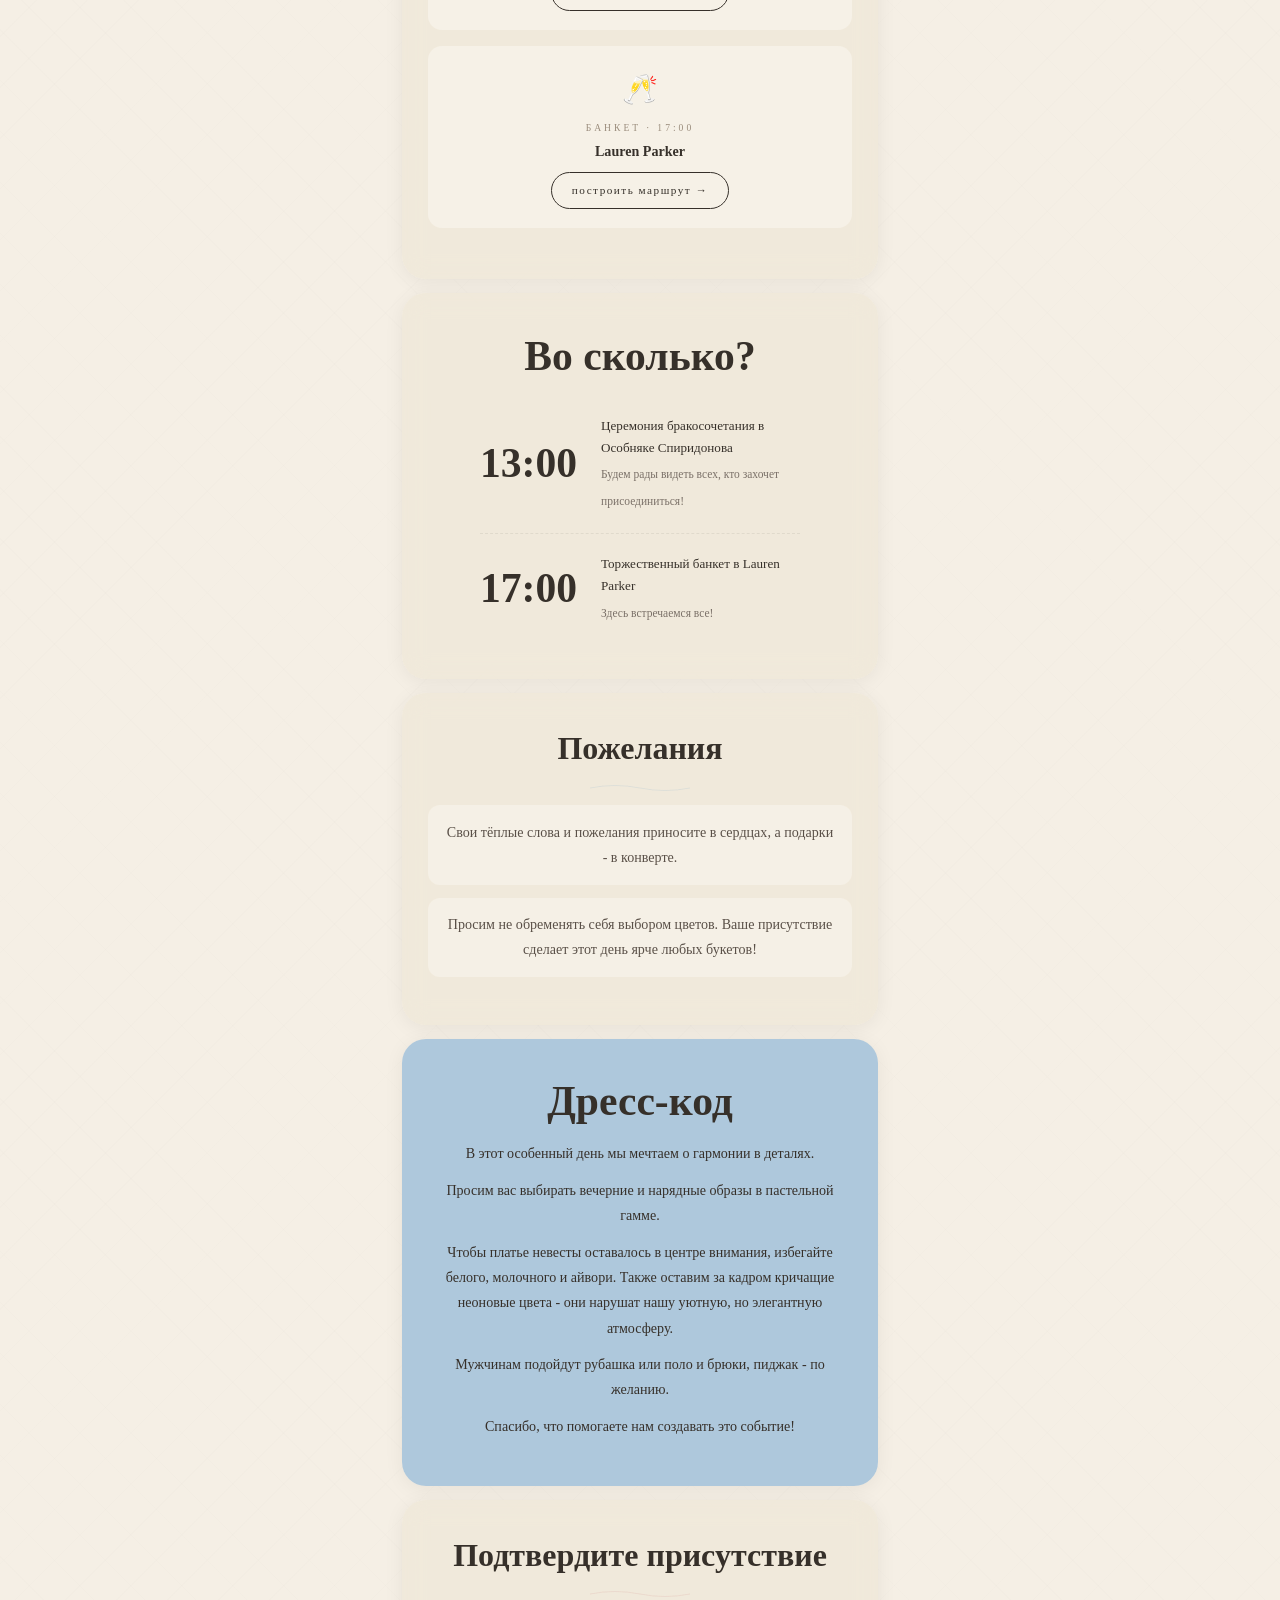
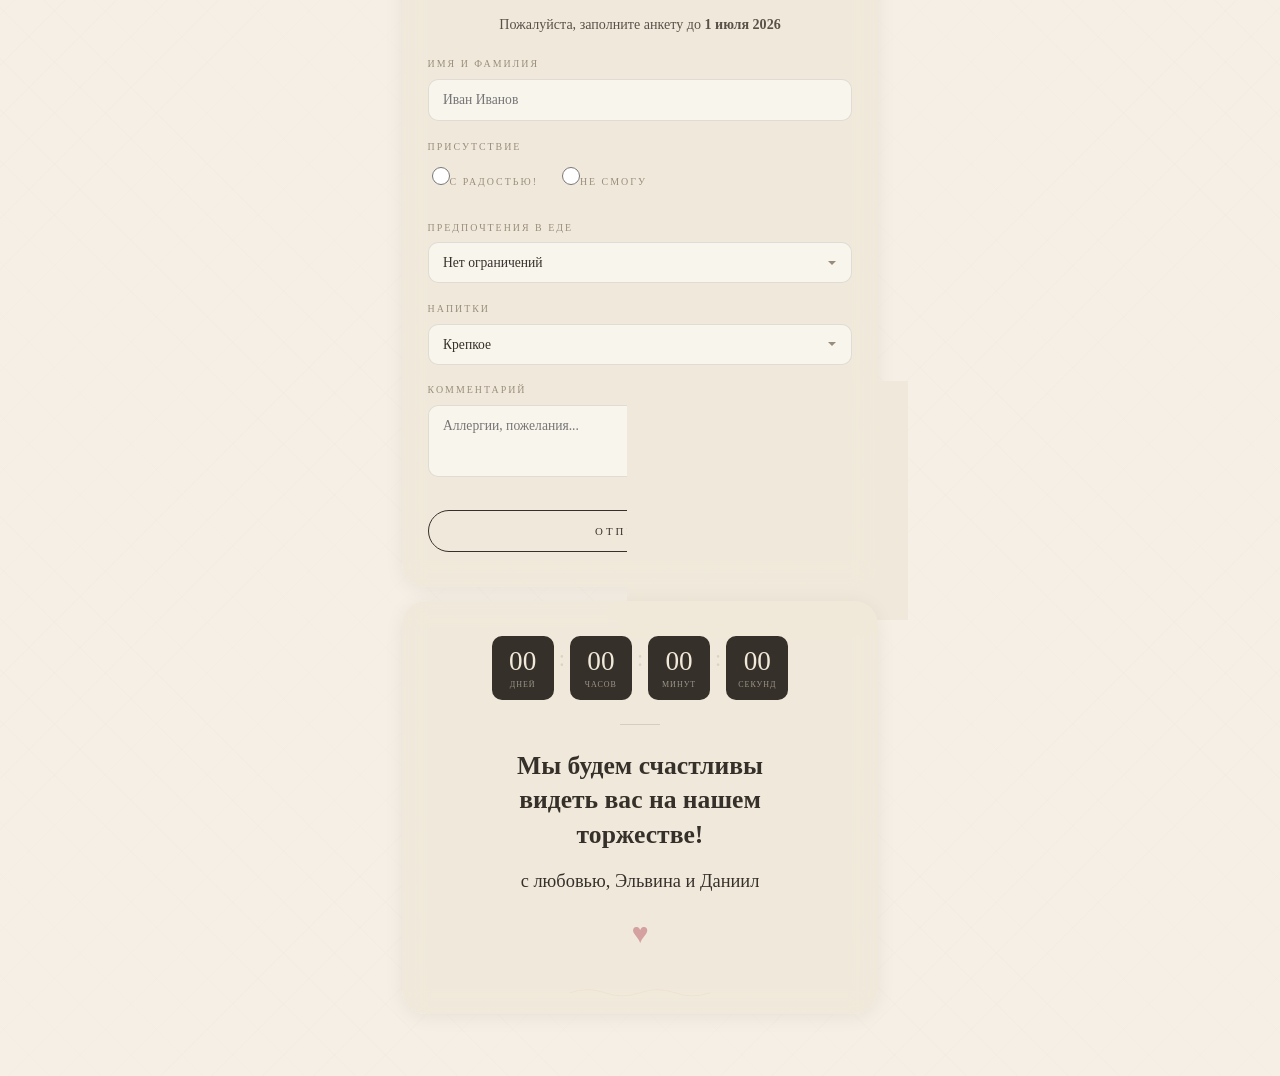
==== commit cbe03d84: "Update index.html" ====
--- a/index.html
+++ b/index.html
@@ -145,7 +145,7 @@
     <section class="card card-cream" id="rsvp">
         <h2 class="sec-title reveal">Подтвердите присутствие</h2>
         <svg class="deco sq-small" viewBox="0 0 120 12" fill="none"><path d="M0 6 Q30 0,60 6 Q90 12,120 6" stroke="#d4a0a0" stroke-width=".8" fill="none" opacity=".35"/></svg>
-        <p class="reveal">Пожалуйста, заполните анкету до <strong>1 июля 2025</strong></p>
+        <p class="reveal">Пожалуйста, заполните анкету до <strong>1 июля 2026</strong></p>
         <div class="form-wrap reveal">
             <form id="rsvpForm" onsubmit="submitForm(event)">
                 <div class="fg">
@@ -164,16 +164,16 @@
                     <select id="f-food" name="food">
                         <option>Нет ограничений</option>
                         <option>Вегетарианское</option>
-                        <option>Веганское</option>
                         <option>Другое</option>
                     </select>
                 </div>
                 <div class="fg">
                     <label for="f-drinks">Напитки</label>
                     <select id="f-drinks" name="drinks">
-                        <option>Пью всё</option>
+                        <option>Крепкое</option>
                         <option>Только вино</option>
                         <option>Безалкогольные</option>
+                        <option>Пью все</option>
                     </select>
                 </div>
                 <div class="fg">
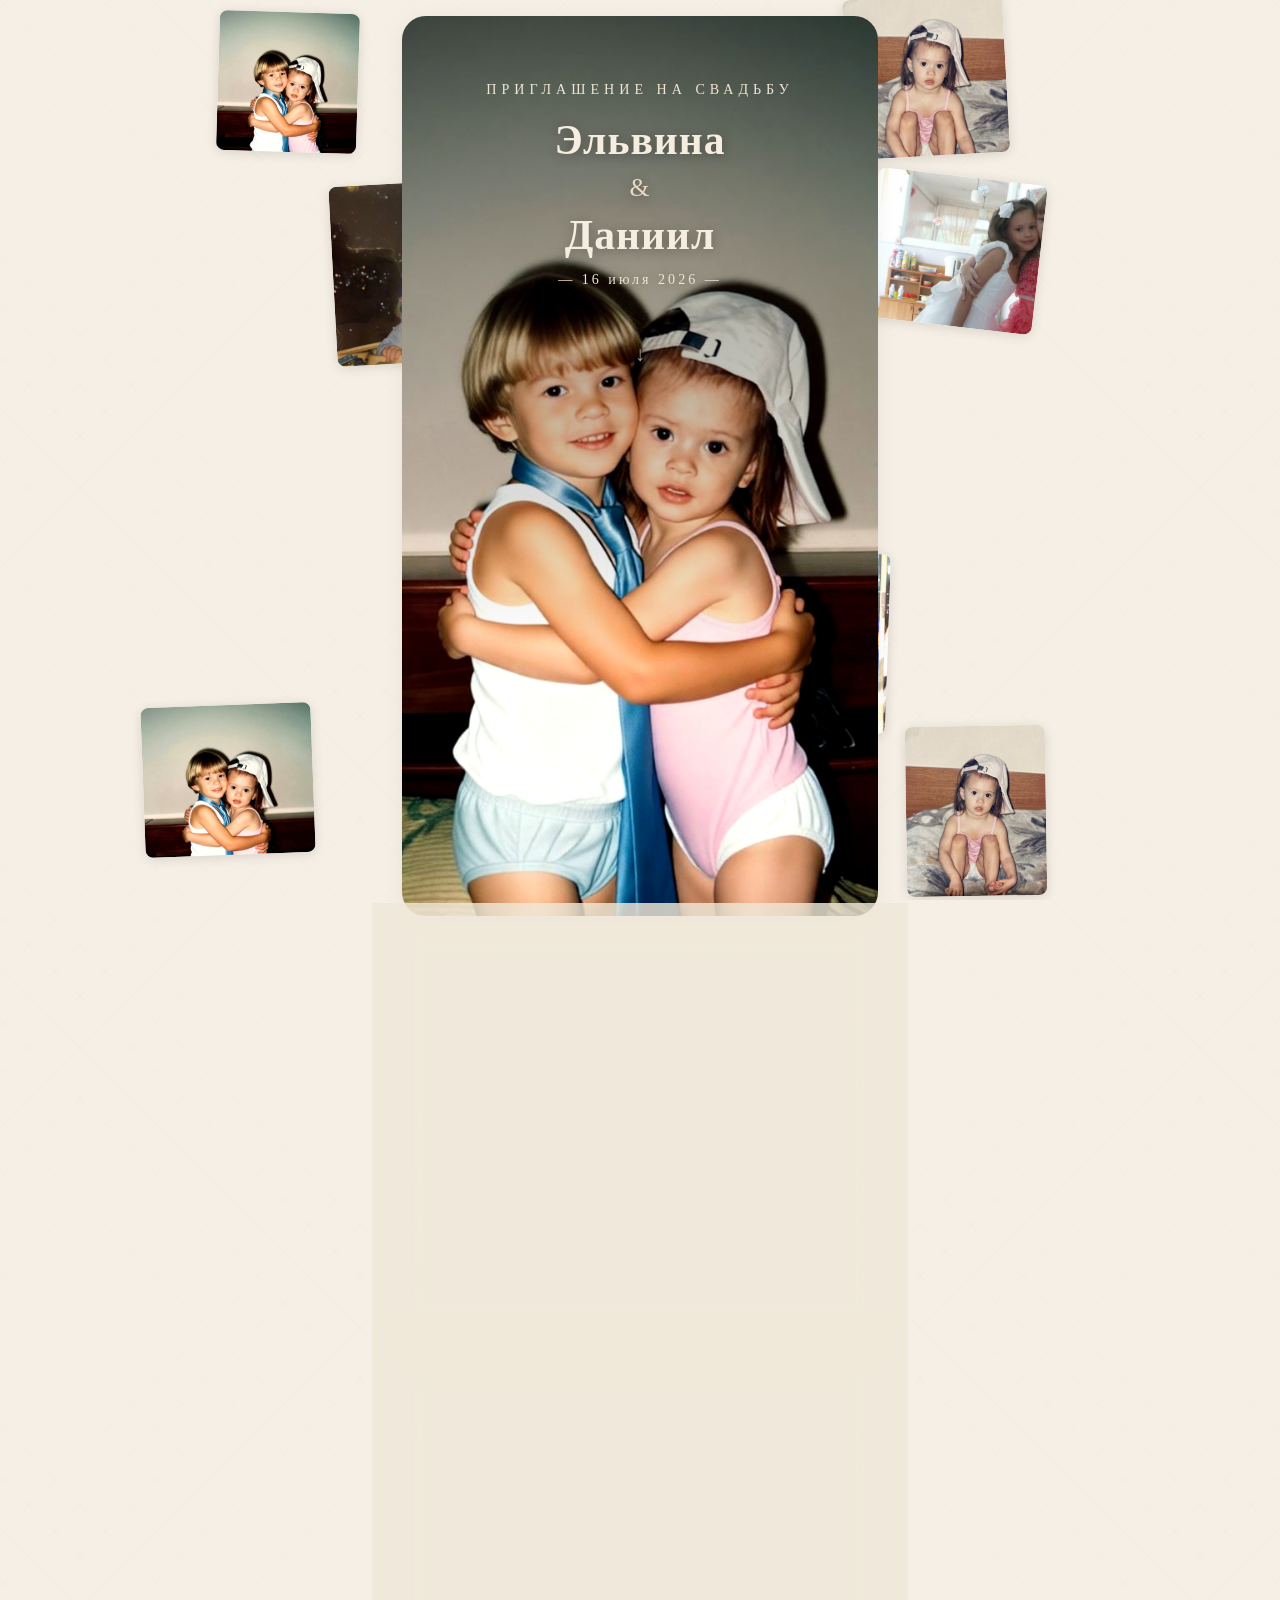
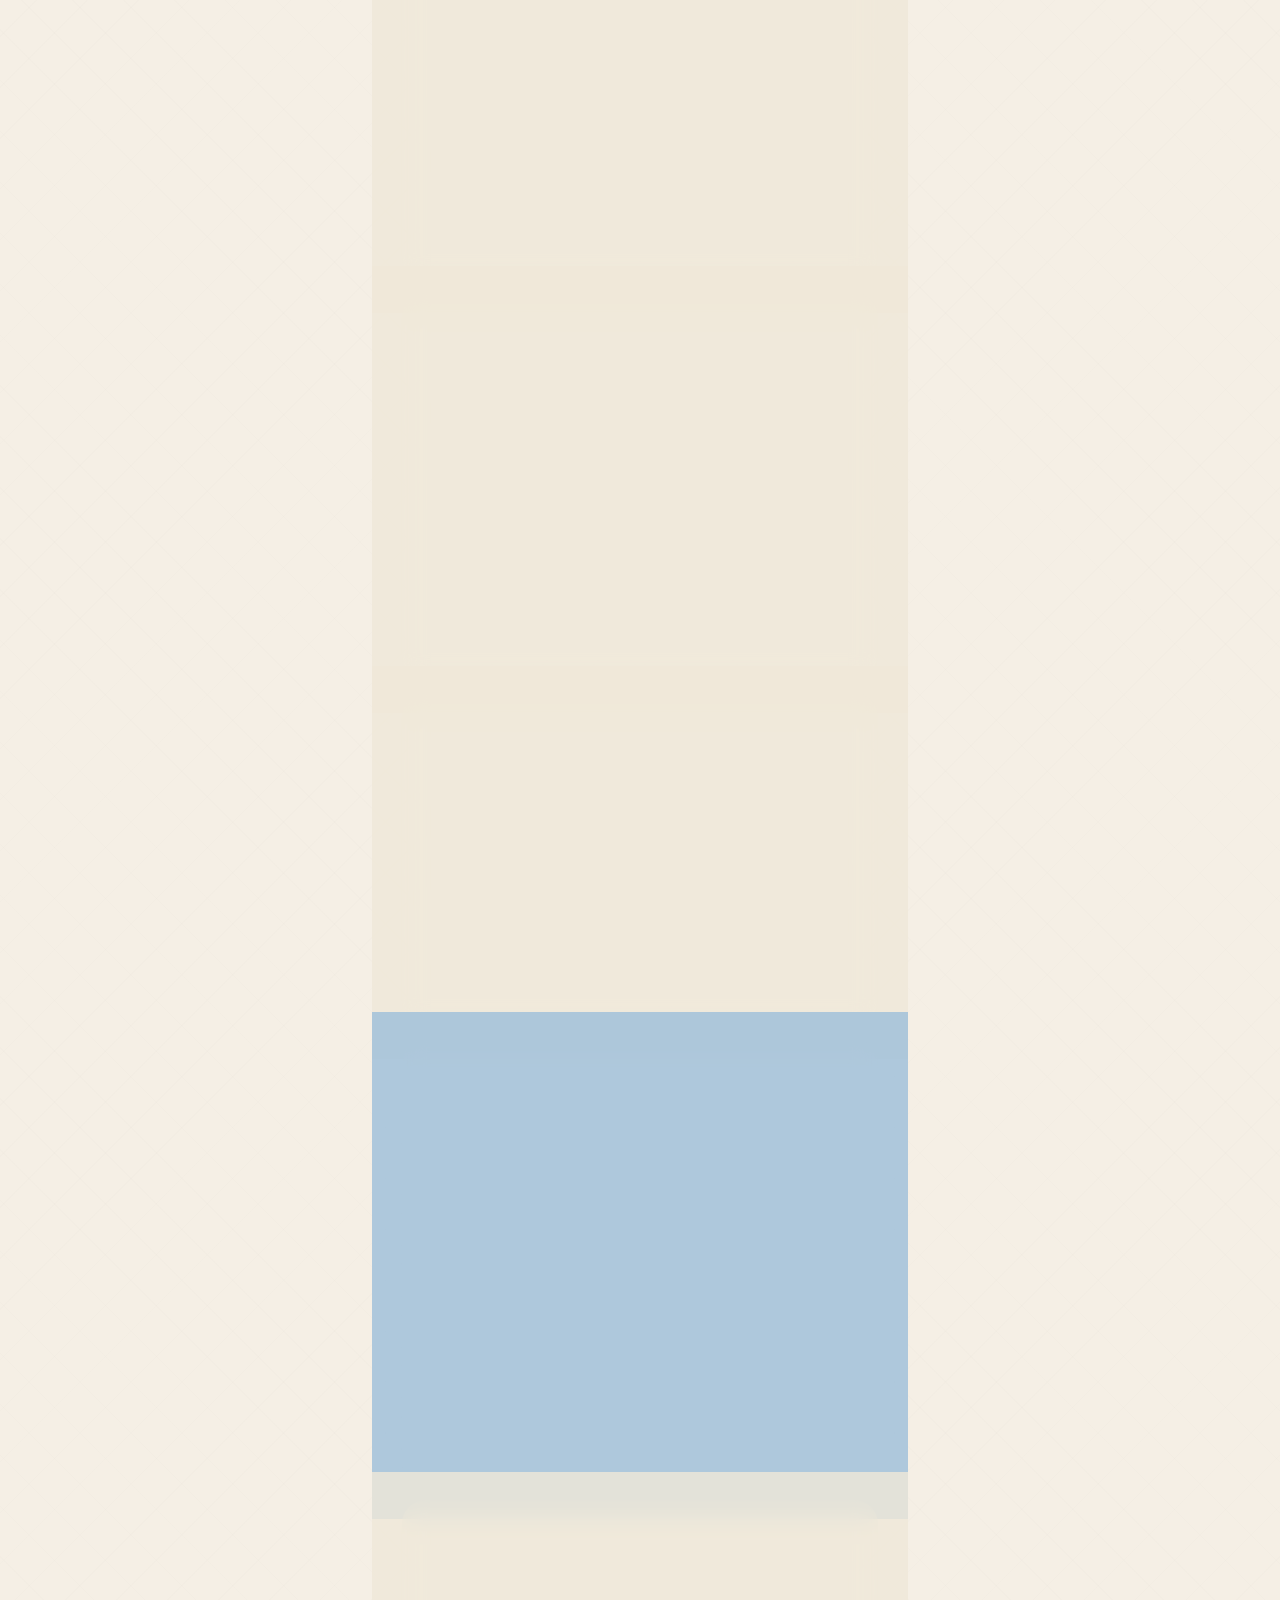
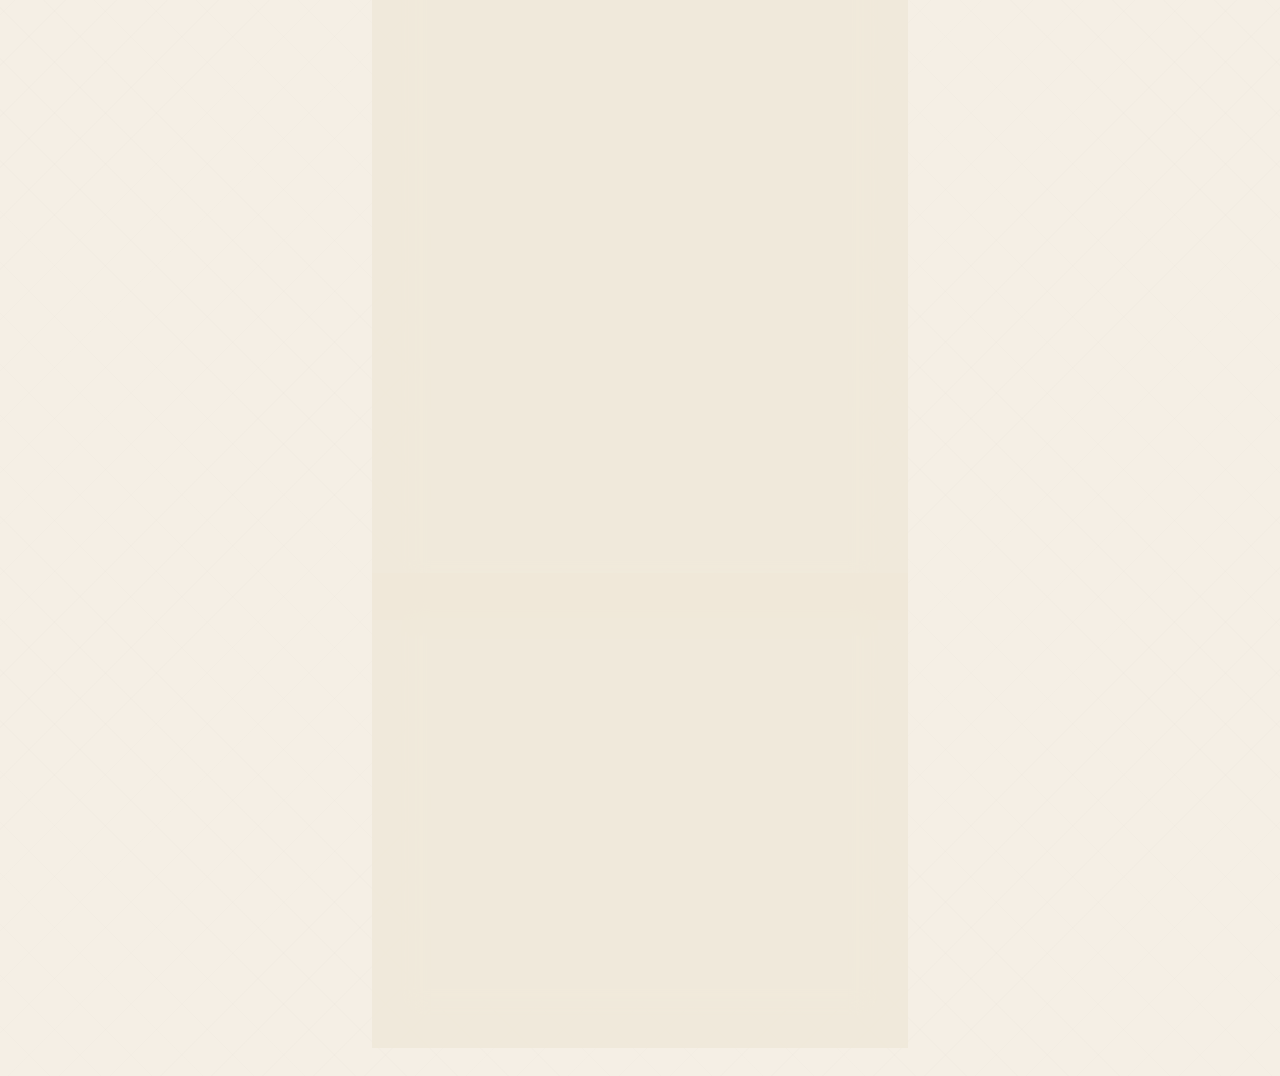
==== commit 310d3637: "Update index.html" ====
--- a/index.html
+++ b/index.html
@@ -170,9 +170,9 @@
                 <div class="fg">
                     <label for="f-drinks">Напитки</label>
                     <select id="f-drinks" name="drinks">
+                        <option>Безалкогольные</option>
                         <option>Крепкое</option>
                         <option>Только вино</option>
-                        <option>Безалкогольные</option>
                         <option>Пью все</option>
                     </select>
                 </div>
